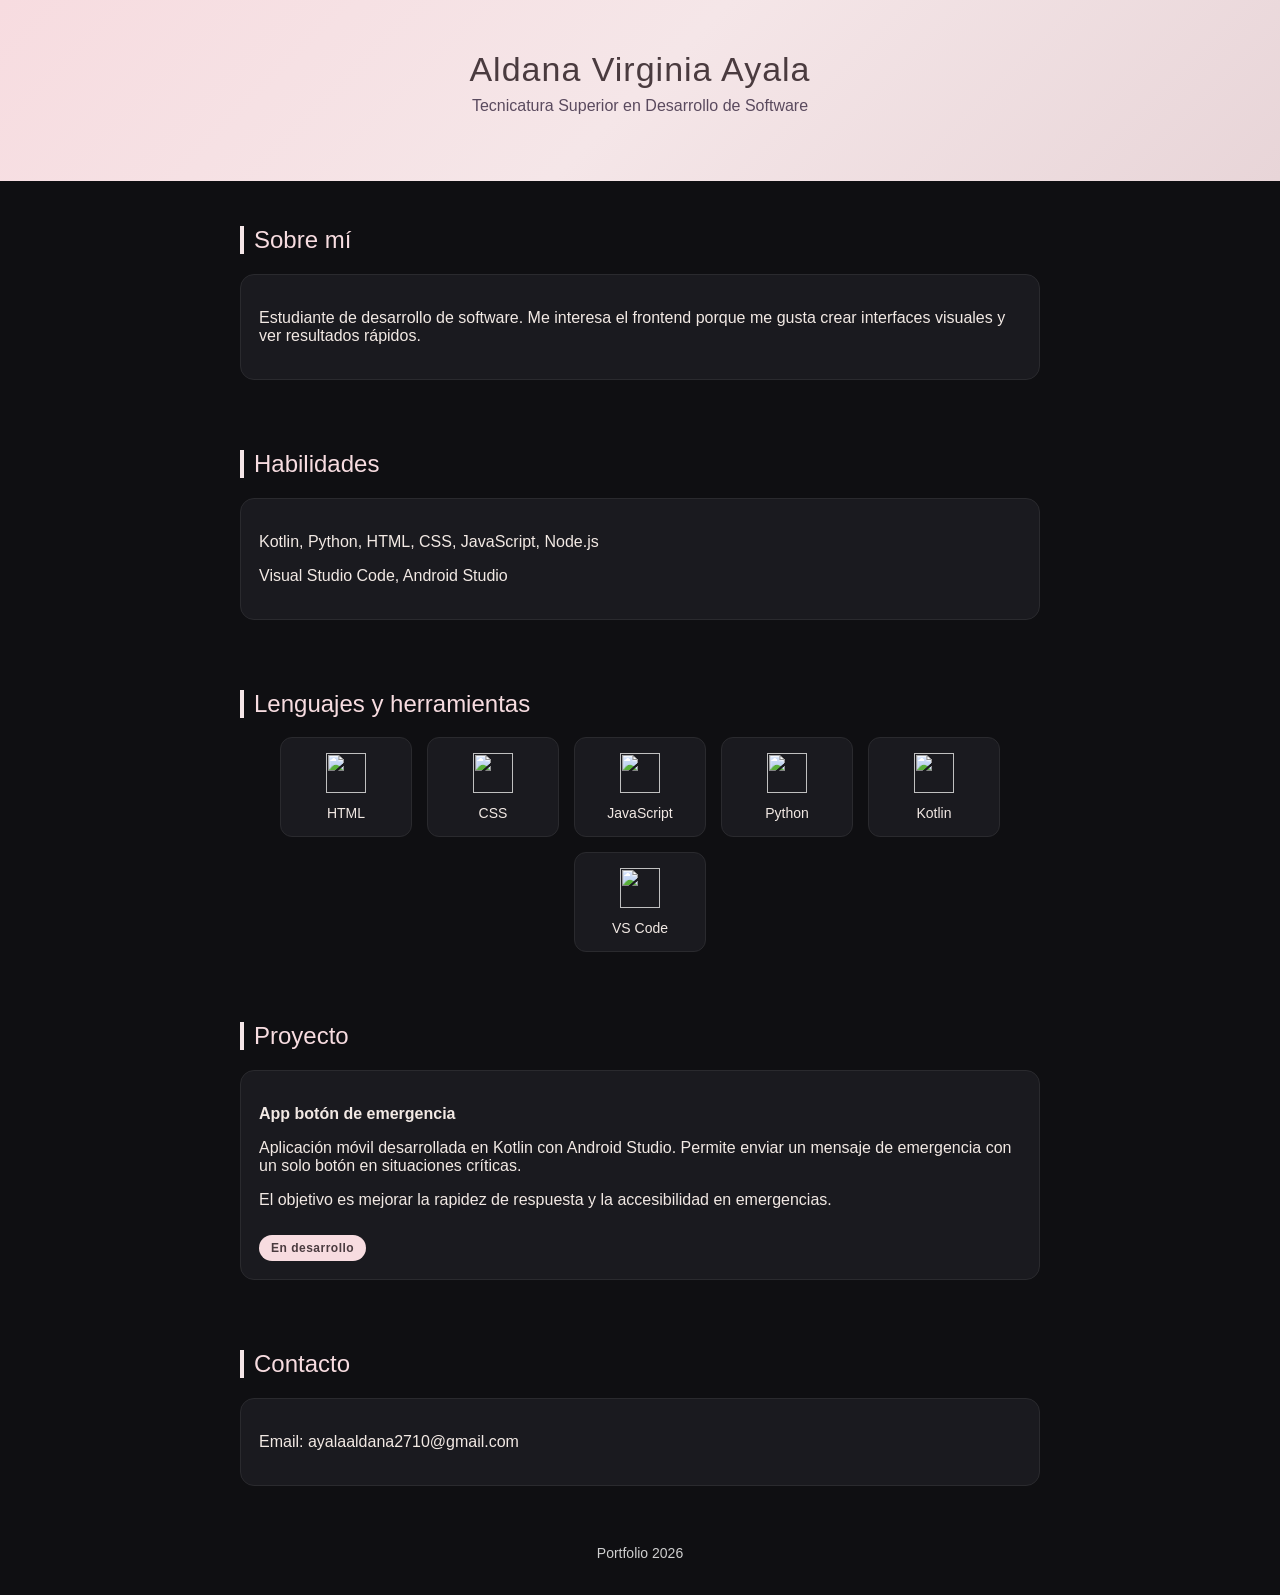
==== index.html @ c53acdb7 "Add files via upload" ====
<!DOCTYPE html>
<html lang="es">
<head>
  <meta charset="UTF-8">
  <title>Portfolio Aldana</title>
  <link rel="stylesheet" href="css/style.css">
</head>

<body>

<header>
  <h1>Aldana Virginia Ayala</h1>
  <p>Tecnicatura Superior en Desarrollo de Software</p>
</header>

<section>
  <h2>Sobre mí</h2>
  <div class="card">
    <p>Estudiante de desarrollo de software. Me interesa el frontend porque me gusta crear interfaces visuales y ver resultados rápidos.</p>
  </div>
</section>

<section>
  <h2>Habilidades</h2>
  <div class="card">
    <p>Kotlin, Python, HTML, CSS, JavaScript, Node.js</p>
    <p>Visual Studio Code, Android Studio</p>
  </div>
</section>

<section>
  <h2>Lenguajes y herramientas</h2>

  <div class="skills">

    <div class="skill">
      <img src="https://cdn.jsdelivr.net/gh/devicons/devicon/icons/html5/html5-original.svg" />
      <p>HTML</p>
    </div>

    <div class="skill">
      <img src="https://cdn.jsdelivr.net/gh/devicons/devicon/icons/css3/css3-original.svg" />
      <p>CSS</p>
    </div>

    <div class="skill">
      <img src="https://cdn.jsdelivr.net/gh/devicons/devicon/icons/javascript/javascript-original.svg" />
      <p>JavaScript</p>
    </div>

    <div class="skill">
      <img src="https://cdn.jsdelivr.net/gh/devicons/devicon/icons/python/python-original.svg" />
      <p>Python</p>
    </div>

    <div class="skill">
      <img src="https://cdn.jsdelivr.net/gh/devicons/devicon/icons/kotlin/kotlin-original.svg" />
      <p>Kotlin</p>
    </div>

    <div class="skill">
      <img src="https://cdn.jsdelivr.net/gh/devicons/devicon/icons/vscode/vscode-original.svg" />
      <p>VS Code</p>
    </div>

  </div>
</section>

<section>
  <h2>Proyecto</h2>

  <div class="card">

    <p><strong>App botón de emergencia</strong></p>

    <p>
      Aplicación móvil desarrollada en Kotlin con Android Studio.  
      Permite enviar un mensaje de emergencia con un solo botón en situaciones críticas.
    </p>

    <p>
      El objetivo es mejorar la rapidez de respuesta y la accesibilidad en emergencias.
    </p>

    <span class="status">En desarrollo</span>

  </div>
</section>

<section>
  <h2>Contacto</h2>
  <div class="card">
    <p>Email: ayalaaldana2710@gmail.com</p>
  </div>
</section>

<footer>
  <p>Portfolio 2026</p>
</footer>

</body>
</html>
---- css/style.css ----
body {
  margin: 0;
  font-family: Arial, sans-serif;
  color: #f2e9e4;

  background: #0f0f12;
}

header {
  text-align: center;
  padding: 50px 20px;

  background: linear-gradient(135deg, #f7dce0, #f5e6e8, #e8d5d8);
  color: #4a3b3f;
}

h1 {
  margin: 0;
  font-size: 34px;
  font-weight: 300;
  letter-spacing: 1px;
}

header p {
  margin-top: 8px;
  color: #5a4a5e;
}

section {
  max-width: 800px;
  margin: auto;
  padding: 25px;
}

h2 {
  color: #f7dce0;
  border-left: 4px solid #f5e6e8;
  padding-left: 10px;
  font-weight: 300;
}

.card {
  background: #1a1a1f;
  padding: 18px;
  border-radius: 14px;
  margin-top: 10px;
  border: 1px solid #2a2a2e;

  transition: transform 0.2s ease;
}

.card:hover {
  transform: translateY(-3px);
}

/* STATUS (RECUADRO EN DESARROLLO) */
.status {
  display: inline-block;
  margin-top: 10px;
  padding: 6px 12px;

  background: #f7dce0;
  color: #4a3b3f;

  border-radius: 20px;
  font-size: 12px;
  font-weight: bold;
  letter-spacing: 0.5px;
}

/* SKILLS */
.skills {
  display: flex;
  flex-wrap: wrap;
  gap: 15px;
  justify-content: center;
  margin-top: 15px;
}

.skill {
  background: #1a1a1f;
  padding: 15px;
  border-radius: 12px;
  width: 100px;
  text-align: center;

  border: 1px solid #2a2a2e;
}

.skill img {
  width: 40px;
  height: 40px;
}

.skill p {
  margin: 8px 0 0;
  font-size: 14px;
  color: #f2e9e4;
}

/* FOOTER */
footer {
  text-align: center;
  padding: 20px;
  font-size: 14px;
  color: #cfcfcf;
}

/* RESPONSIVE */
@media (max-width: 600px) {
  body {
    font-size: 14px;
  }

  header {
    padding: 30px 10px;
  }

  h1 {
    font-size: 26px;
  }

  section {
    padding: 15px;
  }

  .card {
    padding: 12px;
  }
}
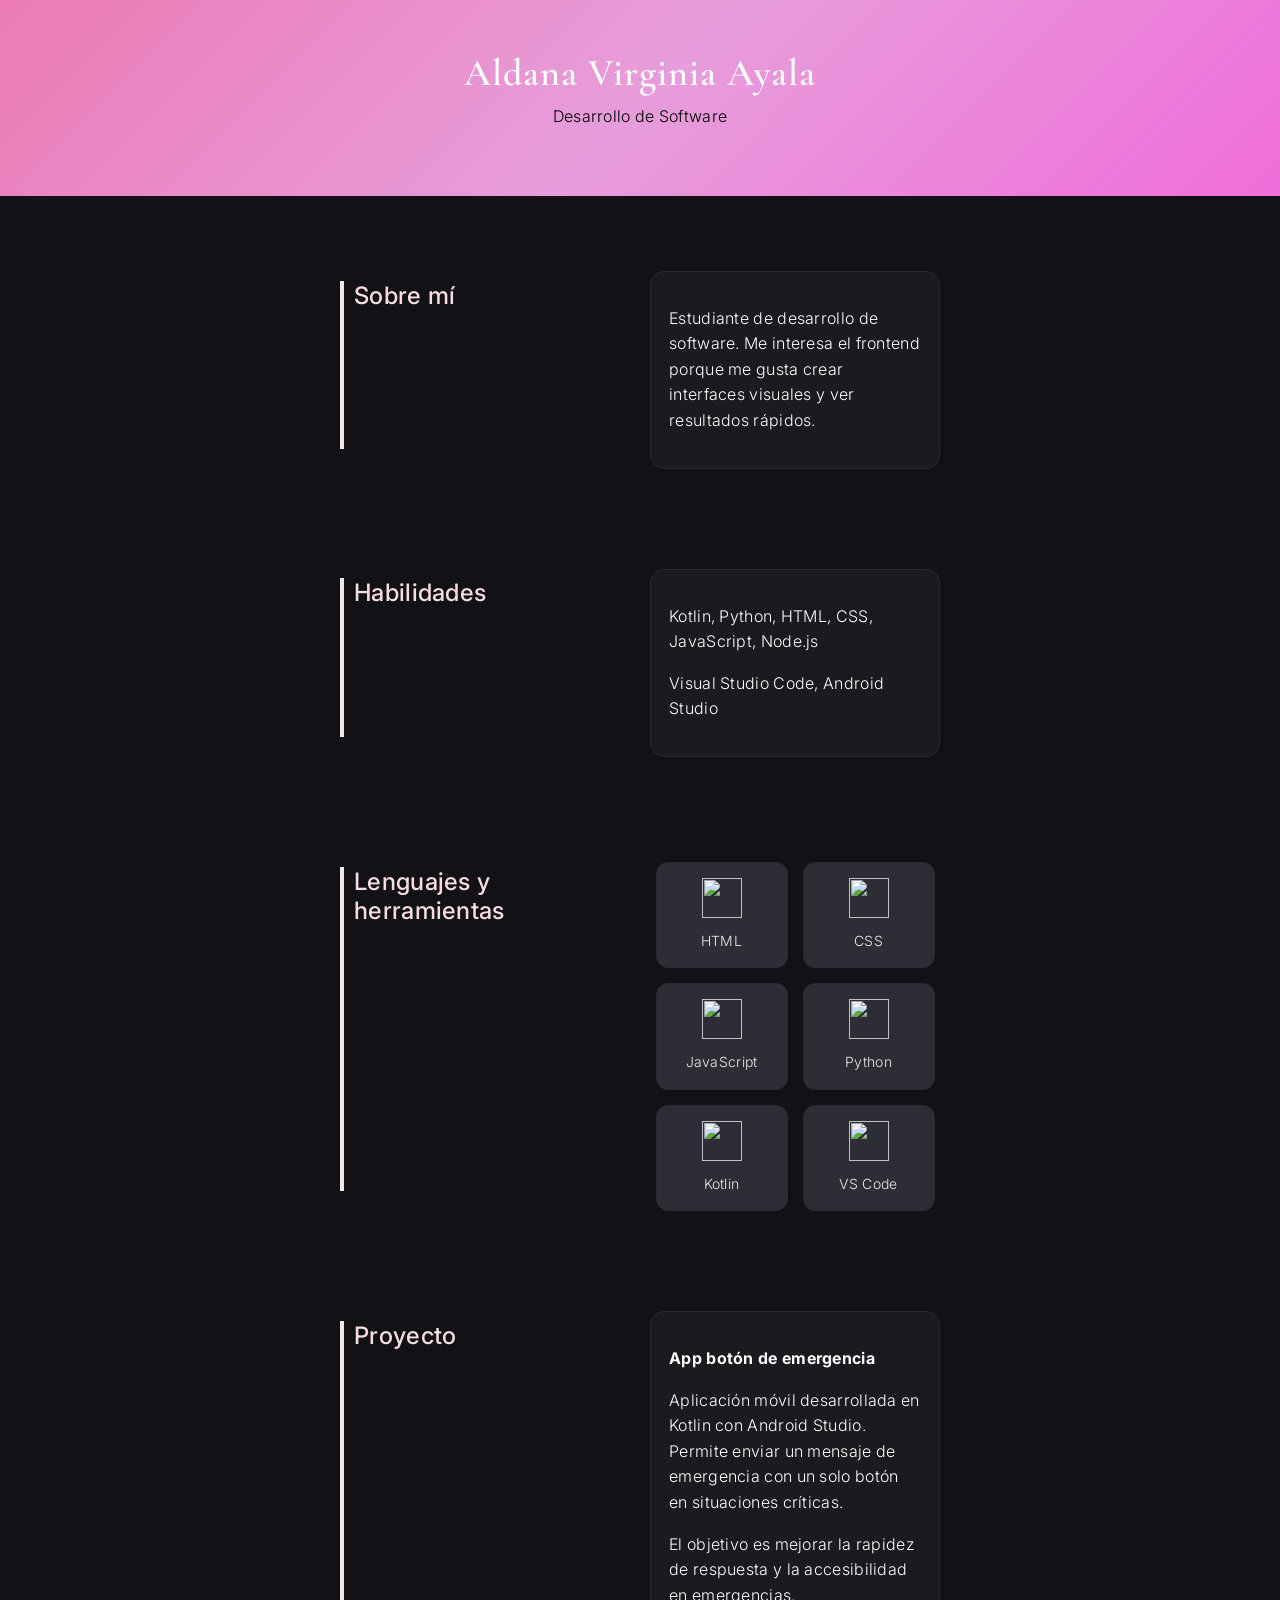
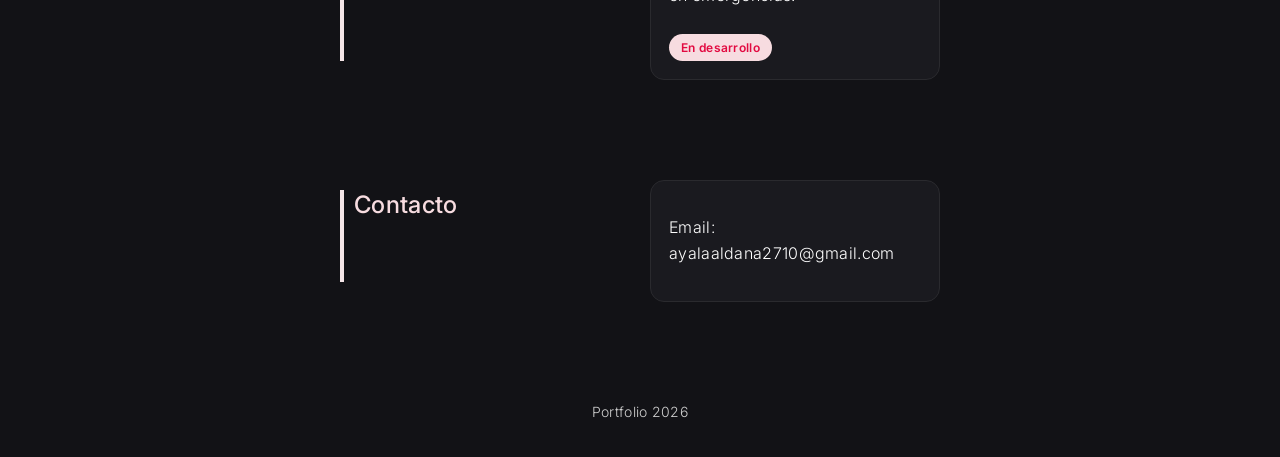
==== commit 61cbb805: "estoy segura" ====
--- a/index.html
+++ b/index.html
@@ -1,102 +1,110 @@
-<!DOCTYPE html>
-<html lang="es">
-<head>
-  <meta charset="UTF-8">
-  <title>Portfolio Aldana</title>
-  <link rel="stylesheet" href="css/style.css">
-</head>
-
-<body>
-
-<header>
-  <h1>Aldana Virginia Ayala</h1>
-  <p>Tecnicatura Superior en Desarrollo de Software</p>
-</header>
-
-<section>
-  <h2>Sobre mí</h2>
-  <div class="card">
-    <p>Estudiante de desarrollo de software. Me interesa el frontend porque me gusta crear interfaces visuales y ver resultados rápidos.</p>
-  </div>
-</section>
-
-<section>
-  <h2>Habilidades</h2>
-  <div class="card">
-    <p>Kotlin, Python, HTML, CSS, JavaScript, Node.js</p>
-    <p>Visual Studio Code, Android Studio</p>
-  </div>
-</section>
-
-<section>
-  <h2>Lenguajes y herramientas</h2>
-
-  <div class="skills">
-
-    <div class="skill">
-      <img src="https://cdn.jsdelivr.net/gh/devicons/devicon/icons/html5/html5-original.svg" />
-      <p>HTML</p>
-    </div>
-
-    <div class="skill">
-      <img src="https://cdn.jsdelivr.net/gh/devicons/devicon/icons/css3/css3-original.svg" />
-      <p>CSS</p>
-    </div>
-
-    <div class="skill">
-      <img src="https://cdn.jsdelivr.net/gh/devicons/devicon/icons/javascript/javascript-original.svg" />
-      <p>JavaScript</p>
-    </div>
-
-    <div class="skill">
-      <img src="https://cdn.jsdelivr.net/gh/devicons/devicon/icons/python/python-original.svg" />
-      <p>Python</p>
-    </div>
-
-    <div class="skill">
-      <img src="https://cdn.jsdelivr.net/gh/devicons/devicon/icons/kotlin/kotlin-original.svg" />
-      <p>Kotlin</p>
-    </div>
-
-    <div class="skill">
-      <img src="https://cdn.jsdelivr.net/gh/devicons/devicon/icons/vscode/vscode-original.svg" />
-      <p>VS Code</p>
-    </div>
-
-  </div>
-</section>
-
-<section>
-  <h2>Proyecto</h2>
-
-  <div class="card">
-
-    <p><strong>App botón de emergencia</strong></p>
-
-    <p>
-      Aplicación móvil desarrollada en Kotlin con Android Studio.  
-      Permite enviar un mensaje de emergencia con un solo botón en situaciones críticas.
-    </p>
-
-    <p>
-      El objetivo es mejorar la rapidez de respuesta y la accesibilidad en emergencias.
-    </p>
-
-    <span class="status">En desarrollo</span>
-
-  </div>
-</section>
-
-<section>
-  <h2>Contacto</h2>
-  <div class="card">
-    <p>Email: ayalaaldana2710@gmail.com</p>
-  </div>
-</section>
-
-<footer>
-  <p>Portfolio 2026</p>
-</footer>
-
-</body>
+<!DOCTYPE html>
+<html lang="es">
+<head>
+  <meta charset="UTF-8">
+  <title>Portfolio Aldana</title>
+
+  <!-- CSS -->
+  <link rel="stylesheet" href="css/style.css">
+
+  <!-- Fuente base -->
+  <link href="https://fonts.googleapis.com/css2?family=Inter:wght@300;400;500&display=swap" rel="stylesheet">
+
+  <!-- Fuente elegante SOLO para el nombre -->
+  <link href="https://fonts.googleapis.com/css2?family=Cormorant+Garamond:wght@600&display=swap" rel="stylesheet">
+</head>
+
+<body>
+
+<header>
+  <h1 class="nombre">Aldana Virginia Ayala</h1>
+  <p> Desarrollo de Software</p>
+</header>
+
+<section>
+  <h2>Sobre mí</h2>
+  <div class="card">
+    <p>
+      Estudiante de desarrollo de software. Me interesa el frontend porque me gusta crear interfaces visuales y ver resultados rápidos.
+    </p>
+  </div>
+</section>
+
+<section>
+  <h2>Habilidades</h2>
+  <div class="card">
+    <p>Kotlin, Python, HTML, CSS, JavaScript, Node.js</p>
+    <p>Visual Studio Code, Android Studio</p>
+  </div>
+</section>
+
+<section>
+  <h2>Lenguajes y herramientas</h2>
+
+  <div class="skills">
+
+    <div class="skill">
+      <img src="https://cdn.jsdelivr.net/gh/devicons/devicon/icons/html5/html5-original.svg">
+      <p>HTML</p>
+    </div>
+
+    <div class="skill">
+      <img src="https://cdn.jsdelivr.net/gh/devicons/devicon/icons/css3/css3-original.svg">
+      <p>CSS</p>
+    </div>
+
+    <div class="skill">
+      <img src="https://cdn.jsdelivr.net/gh/devicons/devicon/icons/javascript/javascript-original.svg">
+      <p>JavaScript</p>
+    </div>
+
+    <div class="skill">
+      <img src="https://cdn.jsdelivr.net/gh/devicons/devicon/icons/python/python-original.svg">
+      <p>Python</p>
+    </div>
+
+    <div class="skill">
+      <img src="https://cdn.jsdelivr.net/gh/devicons/devicon/icons/kotlin/kotlin-original.svg">
+      <p>Kotlin</p>
+    </div>
+
+    <div class="skill">
+      <img src="https://cdn.jsdelivr.net/gh/devicons/devicon/icons/vscode/vscode-original.svg">
+      <p>VS Code</p>
+    </div>
+
+  </div>
+</section>
+
+<section>
+  <h2>Proyecto</h2>
+
+  <div class="card">
+    <p><strong>App botón de emergencia</strong></p>
+
+    <p>
+      Aplicación móvil desarrollada en Kotlin con Android Studio.  
+      Permite enviar un mensaje de emergencia con un solo botón en situaciones críticas.
+    </p>
+
+    <p>
+      El objetivo es mejorar la rapidez de respuesta y la accesibilidad en emergencias.
+    </p>
+
+    <span class="status">En desarrollo</span>
+  </div>
+</section>
+
+<section>
+  <h2>Contacto</h2>
+  <div class="card">
+    <p>Email: ayalaaldana2710@gmail.com</p>
+  </div>
+</section>
+
+<footer>
+  <p>Portfolio 2026</p>
+</footer>
+
+</body>
 </html>
--- a/css/style.css
+++ b/css/style.css
@@ -1,130 +1,141 @@
-body {
-  margin: 0;
-  font-family: Arial, sans-serif;
-  color: #f2e9e4;
-
-  background: #0f0f12;
-}
-
-header {
-  text-align: center;
-  padding: 50px 20px;
-
-  background: linear-gradient(135deg, #f7dce0, #f5e6e8, #e8d5d8);
-  color: #4a3b3f;
-}
-
-h1 {
-  margin: 0;
-  font-size: 34px;
-  font-weight: 300;
-  letter-spacing: 1px;
-}
-
-header p {
-  margin-top: 8px;
-  color: #5a4a5e;
-}
-
-section {
-  max-width: 800px;
-  margin: auto;
-  padding: 25px;
-}
-
-h2 {
-  color: #f7dce0;
-  border-left: 4px solid #f5e6e8;
-  padding-left: 10px;
-  font-weight: 300;
-}
-
-.card {
-  background: #1a1a1f;
-  padding: 18px;
-  border-radius: 14px;
-  margin-top: 10px;
-  border: 1px solid #2a2a2e;
-
-  transition: transform 0.2s ease;
-}
-
-.card:hover {
-  transform: translateY(-3px);
-}
-
-/* STATUS (RECUADRO EN DESARROLLO) */
-.status {
-  display: inline-block;
-  margin-top: 10px;
-  padding: 6px 12px;
-
-  background: #f7dce0;
-  color: #4a3b3f;
-
-  border-radius: 20px;
-  font-size: 12px;
-  font-weight: bold;
-  letter-spacing: 0.5px;
-}
-
-/* SKILLS */
-.skills {
-  display: flex;
-  flex-wrap: wrap;
-  gap: 15px;
-  justify-content: center;
-  margin-top: 15px;
-}
-
-.skill {
-  background: #1a1a1f;
-  padding: 15px;
-  border-radius: 12px;
-  width: 100px;
-  text-align: center;
-
-  border: 1px solid #2a2a2e;
-}
-
-.skill img {
-  width: 40px;
-  height: 40px;
-}
-
-.skill p {
-  margin: 8px 0 0;
-  font-size: 14px;
-  color: #f2e9e4;
-}
-
-/* FOOTER */
-footer {
-  text-align: center;
-  padding: 20px;
-  font-size: 14px;
-  color: #cfcfcf;
-}
-
-/* RESPONSIVE */
-@media (max-width: 600px) {
-  body {
-    font-size: 14px;
-  }
-
-  header {
-    padding: 30px 10px;
-  }
-
-  h1 {
-    font-size: 26px;
-  }
-
-  section {
-    padding: 15px;
-  }
-
-  .card {
-    padding: 12px;
-  }
+
+body {
+  margin: 0;
+  font-family: 'Inter', sans-serif;
+  background: #121216;
+  color: #ffffff;
+  letter-spacing: 0.3px;
+}
+
+
+.nombre {
+  font-family: 'Cormorant Garamond', serif;
+  font-weight: 600;
+  letter-spacing: 1px;
+}
+
+
+header {
+  text-align: center;
+  padding: 50px 20px;
+  background: linear-gradient(135deg, #ec7bb3, #e79ddb, #f06eda);
+}
+
+h1 {
+  margin: 0;
+  font-size: 38px;
+}
+
+header p {
+  margin-top: 8px;
+  color: #000000;
+  font-weight: 300;
+}
+
+/* SECCIONES */
+section {
+   max-width: 600px;
+  margin: 40px auto;
+  padding: 25px;
+
+  display: grid;
+  grid-template-columns: 1fr 1fr; /* 2 columnas */
+  gap: 20px;
+}
+
+h2 {
+  color: #f7dce0;
+  border-left: 4px solid #f5e6e8;
+  padding-left: 10px;
+  font-weight: 500;
+}
+
+/* TARJETAS */
+.card {
+  background: #1a1a1f;
+  padding: 18px;
+  border-radius: 14px;
+  margin-top: 10px;
+  border: 1px solid #2a2a2e;
+  transition: all 0.25s ease;
+}
+
+.card:hover {
+  transform: translateY(-5px);
+  box-shadow: 0 10px 25px rgba(236, 123, 179, 0.2);
+}
+
+/* TEXTO */
+p {
+  font-weight: 300;
+  line-height: 1.6;
+}
+
+/* STATUS */
+.status {
+  display: inline-block;
+  margin-top: 10px;
+  padding: 6px 12px;
+  background: #f7dce0;
+  color: #e20a40;
+  border-radius: 20px;
+  font-size: 12px;
+  font-weight: 600;
+}
+
+/* SKILLS */
+.skills {
+  display: flex;
+  flex-wrap: wrap;
+  gap: 15px;
+  justify-content: center;
+  margin-top: 15px;
+}
+
+.skill {
+  background: #2d2d35;
+  padding: 15px;
+  border-radius: 12px;
+  width: 100px;
+  text-align: center;
+  border: 1px solid #2a2a2e;
+  transition: 0.25s;
+}
+
+.skill:hover {
+  transform: scale(1.05);
+}
+
+.skill img {
+  width: 40px;
+  height: 40px;
+}
+
+.skill p {
+  margin: 8px 0 0;
+  font-size: 14px;
+  color: #f2e9e4;
+}
+
+/* FOOTER */
+footer {
+  text-align: center;
+  padding: 20px;
+  font-size: 14px;
+  color: #cfcfcf;
+}
+
+/* RESPONSIVE */
+@media (max-width: 600px) {
+  body {
+    font-size: 14px;
+  }
+
+  h1 {
+    font-size: 28px;
+  }
+
+  section {
+    padding: 15px;
+  }
 }
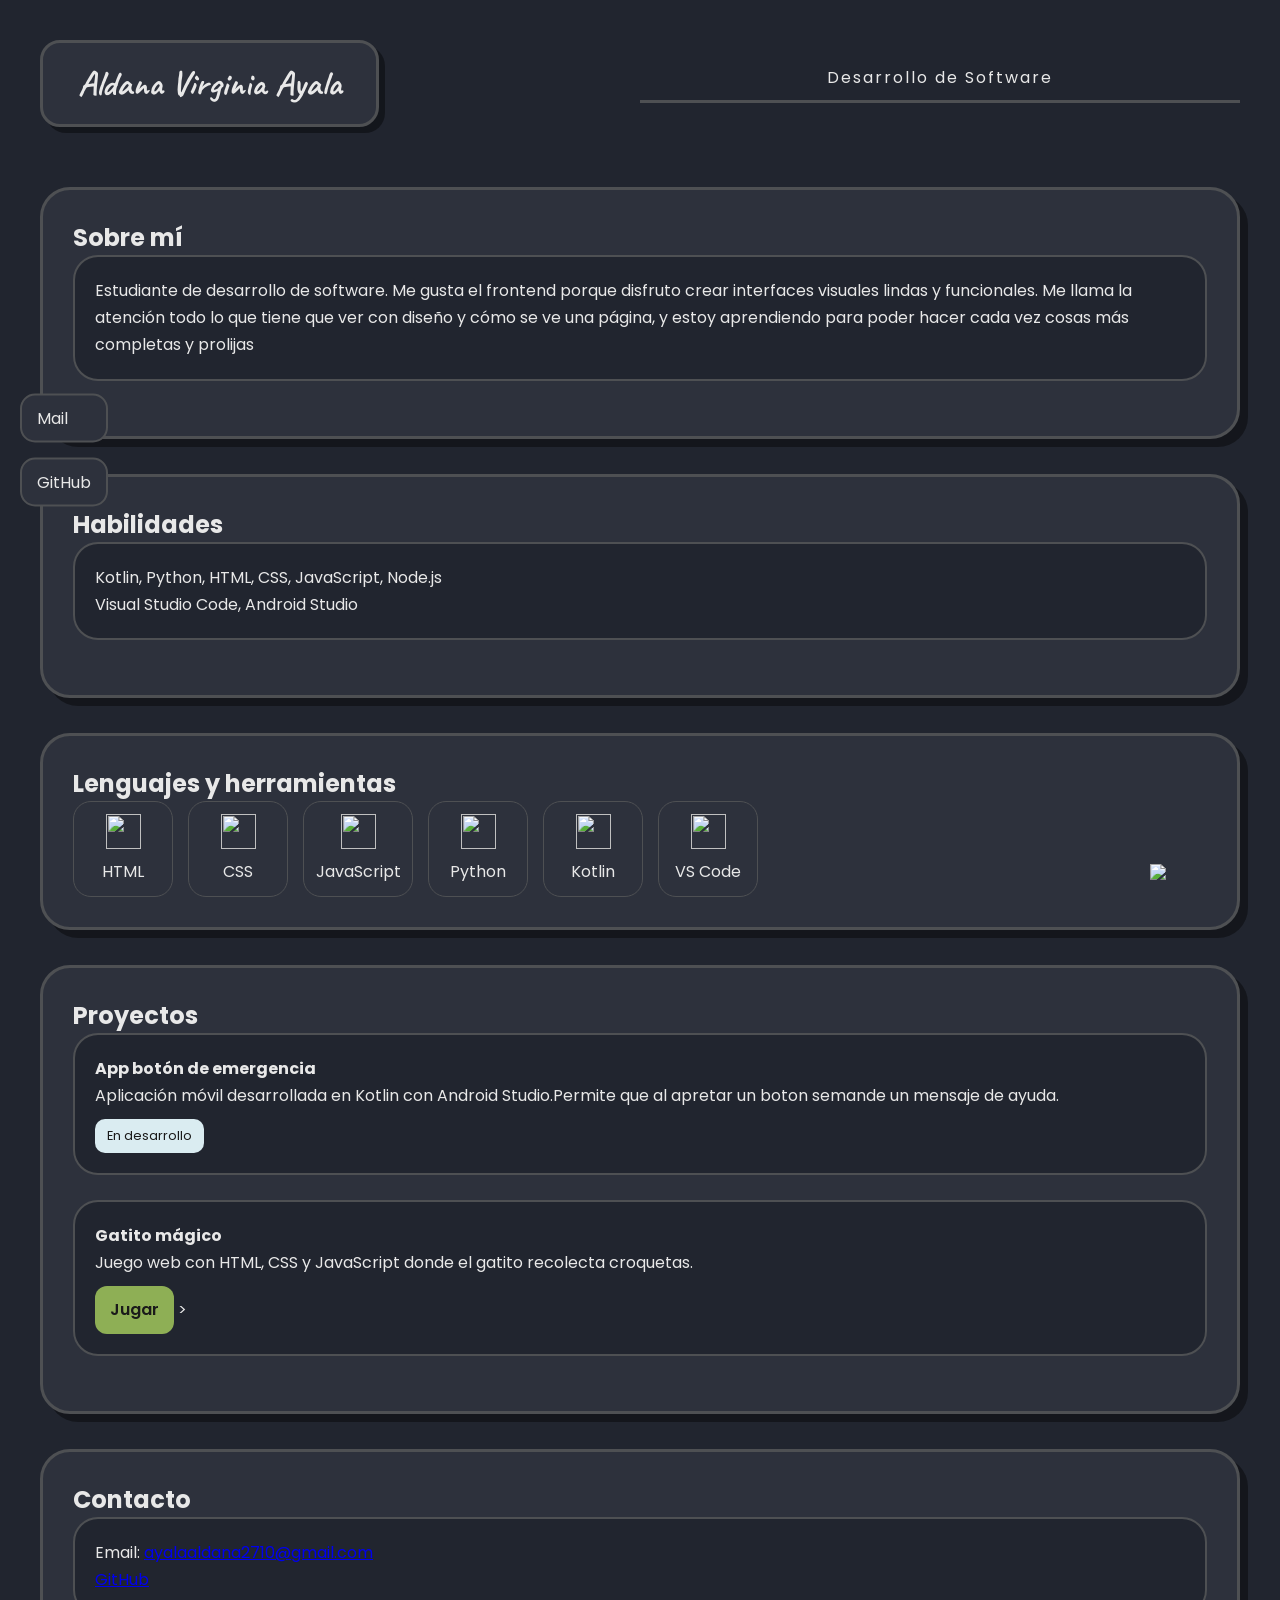
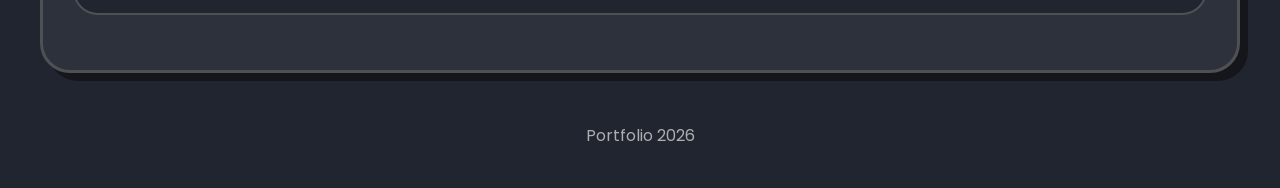
==== commit 871f19b3: "segundo cambioo" ====
--- a/index.html
+++ b/index.html
@@ -1,110 +1,123 @@
 <!DOCTYPE html>
 <html lang="es">
+
 <head>
   <meta charset="UTF-8">
   <title>Portfolio Aldana</title>
 
-  <!-- CSS -->
   <link rel="stylesheet" href="css/style.css">
 
-  <!-- Fuente base -->
   <link href="https://fonts.googleapis.com/css2?family=Inter:wght@300;400;500&display=swap" rel="stylesheet">
-
-  <!-- Fuente elegante SOLO para el nombre -->
   <link href="https://fonts.googleapis.com/css2?family=Cormorant+Garamond:wght@600&display=swap" rel="stylesheet">
 </head>
 
 <body>
 
-<header>
-  <h1 class="nombre">Aldana Virginia Ayala</h1>
-  <p> Desarrollo de Software</p>
-</header>
+  <!-- REDES -->
+  <div class="socials">
+    <a href="mailto:ayalaaldana2710@gmail.com">Mail</a>
 
-<section>
-  <h2>Sobre mí</h2>
-  <div class="card">
-    <p>
-      Estudiante de desarrollo de software. Me interesa el frontend porque me gusta crear interfaces visuales y ver resultados rápidos.
-    </p>
+    <a href="https://github.com/aldanaayala" target="_blank">
+      GitHub
+    </a>
   </div>
-</section>
 
-<section>
-  <h2>Habilidades</h2>
-  <div class="card">
-    <p>Kotlin, Python, HTML, CSS, JavaScript, Node.js</p>
-    <p>Visual Studio Code, Android Studio</p>
-  </div>
-</section>
+  <!-- GATITO -->
+<!-- GATITO -->
+<a href="https://www.instagram.com/_aalldiii_" target="_blank">
+  <img src="img/gatito.jpg" class="cat">
+</a>
 
-<section>
-  <h2>Lenguajes y herramientas</h2>
+  <header>
+    <h1 class="logo">Aldana Virginia Ayala</h1>
+    <p class="career">Desarrollo de Software</p>
+  </header>
 
-  <div class="skills">
+  <section class="about">
+    <h2>Sobre mí</h2>
+    <div class="card">
+      <p>Estudiante de desarrollo de software. Me gusta el frontend porque disfruto crear interfaces visuales lindas y funcionales. Me llama la atención todo lo que tiene que ver con diseño y cómo se ve una página, y estoy aprendiendo para poder hacer cada vez cosas más completas y prolijas</p>
+    </div>
+  </section>
 
-    <div class="skill">
-      <img src="https://cdn.jsdelivr.net/gh/devicons/devicon/icons/html5/html5-original.svg">
-      <p>HTML</p>
+  <section>
+    <h2>Habilidades</h2>
+    <div class="card">
+      <p>Kotlin, Python, HTML, CSS, JavaScript, Node.js</p>
+      <p>Visual Studio Code, Android Studio</p>
+    </div>
+  </section>
+
+  <section>
+    <h2>Lenguajes y herramientas</h2>
+
+    <div class="skills">
+
+      <div class="skill">
+        <img src="https://cdn.jsdelivr.net/gh/devicons/devicon/icons/html5/html5-original.svg">
+        <p>HTML</p>
+      </div>
+
+      <div class="skill">
+        <img src="https://cdn.jsdelivr.net/gh/devicons/devicon/icons/css3/css3-original.svg">
+        <p>CSS</p>
+      </div>
+
+      <div class="skill">
+        <img src="https://cdn.jsdelivr.net/gh/devicons/devicon/icons/javascript/javascript-original.svg">
+        <p>JavaScript</p>
+      </div>
+
+      <div class="skill">
+        <img src="https://cdn.jsdelivr.net/gh/devicons/devicon/icons/python/python-original.svg">
+        <p>Python</p>
+      </div>
+
+      <div class="skill">
+        <img src="https://cdn.jsdelivr.net/gh/devicons/devicon/icons/kotlin/kotlin-original.svg">
+        <p>Kotlin</p>
+      </div>
+
+      <div class="skill">
+        <img src="https://cdn.jsdelivr.net/gh/devicons/devicon/icons/vscode/vscode-original.svg">
+        <p>VS Code</p>
+      </div>
+
+    </div>
+  </section>
+
+  <section>
+    <h2>Proyectos</h2>
+
+    <div class="card">
+      <p><strong>App botón de emergencia</strong></p>
+      <p>Aplicación móvil desarrollada en Kotlin con Android Studio.Permite que al apretar un boton semande un mensaje de ayuda.</p>
+      <span class="dev-tag">En desarrollo</span>
     </div>
 
-    <div class="skill">
-      <img src="https://cdn.jsdelivr.net/gh/devicons/devicon/icons/css3/css3-original.svg">
-      <p>CSS</p>
+    <div class="card">
+      <p><strong>Gatito mágico</strong></p>
+      <p>Juego web con HTML, CSS y JavaScript donde el gatito recolecta croquetas.</p>
+
+      <a href="proyectos/gatito.html" target="_blank" class="btn-play">
+        Jugar
+      </a>
+
+      >
     </div>
+  </section>
 
-    <div class="skill">
-      <img src="https://cdn.jsdelivr.net/gh/devicons/devicon/icons/javascript/javascript-original.svg">
-      <p>JavaScript</p>
+  <section class="contact">
+    <h2>Contacto</h2>
+    <div class="card">
+      <p>Email: <a href="mailto:ayalaaldana2710@gmail.com">ayalaaldana2710@gmail.com</a></p>
+      <p><a href="https://github.com/aldanaayala" target="_blank">GitHub</a></p>
     </div>
+  </section>
 
-    <div class="skill">
-      <img src="https://cdn.jsdelivr.net/gh/devicons/devicon/icons/python/python-original.svg">
-      <p>Python</p>
-    </div>
-
-    <div class="skill">
-      <img src="https://cdn.jsdelivr.net/gh/devicons/devicon/icons/kotlin/kotlin-original.svg">
-      <p>Kotlin</p>
-    </div>
-
-    <div class="skill">
-      <img src="https://cdn.jsdelivr.net/gh/devicons/devicon/icons/vscode/vscode-original.svg">
-      <p>VS Code</p>
-    </div>
-
-  </div>
-</section>
-
-<section>
-  <h2>Proyecto</h2>
-
-  <div class="card">
-    <p><strong>App botón de emergencia</strong></p>
-
-    <p>
-      Aplicación móvil desarrollada en Kotlin con Android Studio.  
-      Permite enviar un mensaje de emergencia con un solo botón en situaciones críticas.
-    </p>
-
-    <p>
-      El objetivo es mejorar la rapidez de respuesta y la accesibilidad en emergencias.
-    </p>
-
-    <span class="status">En desarrollo</span>
-  </div>
-</section>
-
-<section>
-  <h2>Contacto</h2>
-  <div class="card">
-    <p>Email: ayalaaldana2710@gmail.com</p>
-  </div>
-</section>
-
-<footer>
-  <p>Portfolio 2026</p>
-</footer>
+  <footer>
+    <p>Portfolio 2026</p>
+  </footer>
 
 </body>
 </html>
--- a/css/style.css
+++ b/css/style.css
@@ -1,86 +1,109 @@
+@import url('https://fonts.googleapis.com/css2?family=Caveat:wght@400;600&family=Poppins:wght@300;400;500;600&display=swap');
+
+:root {
+  --bg: #21252f;
+  --card-bg: #2d313c;
+  --text: #e8e8e8;
+
+  --cherry: #daecf1;
+  --apple: #8eaf55;
+  --moss: #2d4729;
+  --gunmetal: #4e5053;
+}
+
+* {
+  margin: 0;
+  padding: 0;
+  box-sizing: border-box;
+}
 
 body {
-  margin: 0;
-  font-family: 'Inter', sans-serif;
-  background: #121216;
-  color: #ffffff;
-  letter-spacing: 0.3px;
+  background: var(--bg);
+  font-family: 'Poppins', sans-serif;
+  color: var(--text);
+  min-height: 100vh;
+  padding: 40px;
 }
 
-
-.nombre {
-  font-family: 'Cormorant Garamond', serif;
-  font-weight: 600;
-  letter-spacing: 1px;
+/* HEADER */
+header {
+  display: flex;
+  justify-content: space-between;
+  align-items: center;
+  margin-bottom: 60px;
 }
 
-
-header {
-  text-align: center;
-  padding: 50px 20px;
-  background: linear-gradient(135deg, #ec7bb3, #e79ddb, #f06eda);
+.logo {
+  position: sticky;
+  top: 20px;
+  border: 3px solid var(--gunmetal);
+  padding: 18px 35px;
+  border-radius: 20px;
+  background-color: var(--card-bg);
+  font-family: 'Caveat', cursive;
+  font-size: 2.2rem;
+  box-shadow: 6px 6px 0px rgba(0,0,0,0.4);
 }
 
-h1 {
-  margin: 0;
-  font-size: 38px;
+.career {
+  letter-spacing: 2px;
+  border-bottom: 3px solid var(--gunmetal);
+  padding-bottom: 10px;
+  width: 50%;
+  text-align: center;
 }
 
-header p {
-  margin-top: 8px;
-  color: #000000;
-  font-weight: 300;
+/* SECTIONS */
+section {
+  background-color: var(--card-bg);
+  border: 3px solid var(--gunmetal);
+  border-radius: 30px;
+  padding: 30px;
+  margin-bottom: 35px;
+  box-shadow: 8px 8px 0px rgba(0,0,0,0.4);
+  transition: 0.3s ease;
 }
 
-/* SECCIONES */
-section {
-   max-width: 600px;
-  margin: 40px auto;
-  padding: 25px;
-
-  display: grid;
-  grid-template-columns: 1fr 1fr; /* 2 columnas */
-  gap: 20px;
+section:hover {
+  transform: translateY(-5px);
 }
 
-h2 {
-  color: #f7dce0;
-  border-left: 4px solid #f5e6e8;
-  padding-left: 10px;
-  font-weight: 500;
-}
-
-/* TARJETAS */
+/* CARDS */
 .card {
-  background: #1a1a1f;
-  padding: 18px;
-  border-radius: 14px;
-  margin-top: 10px;
-  border: 1px solid #2a2a2e;
-  transition: all 0.25s ease;
+  background-color: var(--bg);
+  border: 2px solid var(--gunmetal);
+  border-radius: 25px;
+  padding: 20px;
+  margin-bottom: 25px;
+  line-height: 1.7;
+  transition: 0.3s ease;
 }
 
 .card:hover {
-  transform: translateY(-5px);
-  box-shadow: 0 10px 25px rgba(236, 123, 179, 0.2);
+  border-color: var(--apple);
 }
 
-/* TEXTO */
-p {
-  font-weight: 300;
-  line-height: 1.6;
+/* BOTÓN JUGAR */
+.btn-play {
+  display: inline-block;
+  margin-top: 10px;
+  padding: 10px 15px;
+  border-radius: 12px;
+  background-color: var(--apple);
+  color: #1a1a1a;
+  text-decoration: none;
+  font-weight: 600;
 }
 
-/* STATUS */
-.status {
+/* TAG */
+.dev-tag {
   display: inline-block;
   margin-top: 10px;
+  background-color: var(--cherry);
+  color: #1a1a1a;
   padding: 6px 12px;
-  background: #f7dce0;
-  color: #e20a40;
-  border-radius: 20px;
-  font-size: 12px;
-  font-weight: 600;
+  border-radius: 10px;
+  font-size: 0.8rem;
 }
 
 /* SKILLS */
@@ -88,54 +111,57 @@
   display: flex;
   flex-wrap: wrap;
   gap: 15px;
-  justify-content: center;
-  margin-top: 15px;
 }
 
 .skill {
-  background: #2d2d35;
-  padding: 15px;
-  border-radius: 12px;
-  width: 100px;
-  text-align: center;
-  border: 1px solid #2a2a2e;
-  transition: 0.25s;
-}
-
-.skill:hover {
-  transform: scale(1.05);
+  background-color: var(--card-bg);
+  border: 1px solid var(--gunmetal);
+  padding: 12px;
+  border-radius: 18px;
+  min-width: 100px;
+  max-width: 110px;
+  display: flex;
+  flex-direction: column;
+  align-items: center;
+  gap: 10px;
 }
 
 .skill img {
-  width: 40px;
-  height: 40px;
+  width: 35px;
+  height: 35px;
 }
 
-.skill p {
-  margin: 8px 0 0;
-  font-size: 14px;
-  color: #f2e9e4;
+/* REDES */
+.socials {
+  position: fixed;
+  left: 20px;
+  top: 50%;
+  transform: translateY(-50%);
+  display: flex;
+  flex-direction: column;
+  gap: 15px;
+}
+
+.socials a {
+  text-decoration: none;
+  background-color: var(--card-bg);
+  border: 2px solid var(--gunmetal);
+  padding: 10px 15px;
+  border-radius: 15px;
+  color: var(--text);
+}
+
+/* GATITO */
+.cat {
+  position: fixed;
+  bottom: 20px;
+  right: 20px;
+  width: 110px;
 }
 
 /* FOOTER */
 footer {
   text-align: center;
-  padding: 20px;
-  font-size: 14px;
-  color: #cfcfcf;
-}
-
-/* RESPONSIVE */
-@media (max-width: 600px) {
-  body {
-    font-size: 14px;
-  }
-
-  h1 {
-    font-size: 28px;
-  }
-
-  section {
-    padding: 15px;
-  }
+  margin-top: 50px;
+  opacity: 0.7;
 }
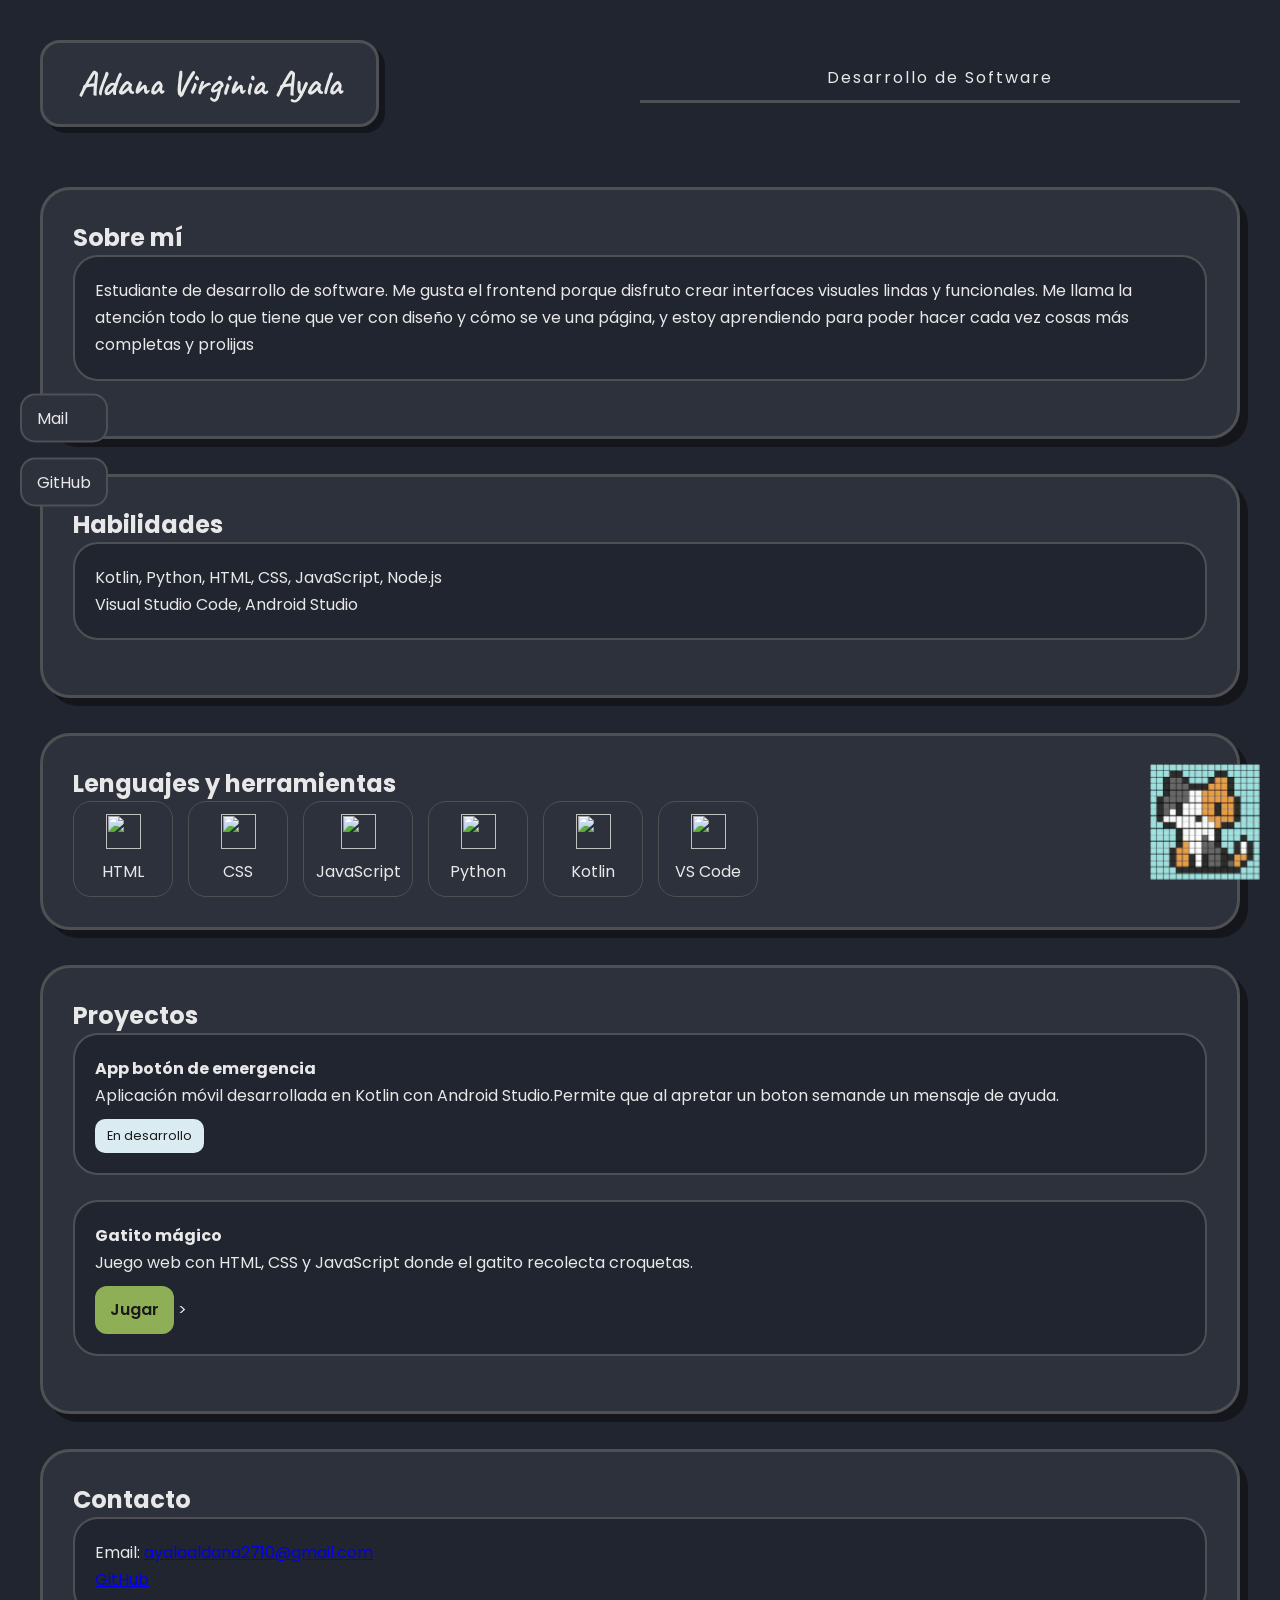
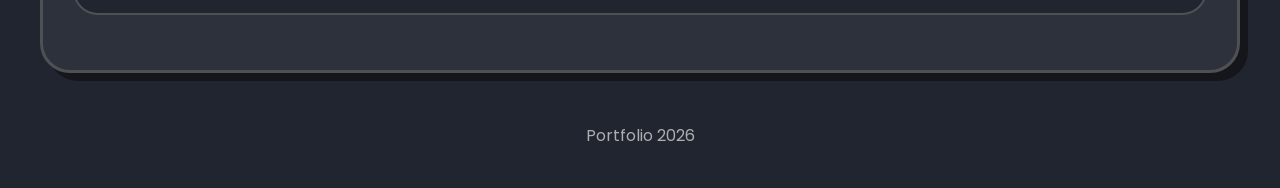
==== commit 431c541f: "cambios" ====
--- a/index.html
+++ b/index.html
@@ -99,7 +99,7 @@
       <p><strong>Gatito mágico</strong></p>
       <p>Juego web con HTML, CSS y JavaScript donde el gatito recolecta croquetas.</p>
 
-      <a href="proyectos/gatito.html" target="_blank" class="btn-play">
+      <a href="./proyectos/gatito.html" target="_blank" class="btn-play">
         Jugar
       </a>
 
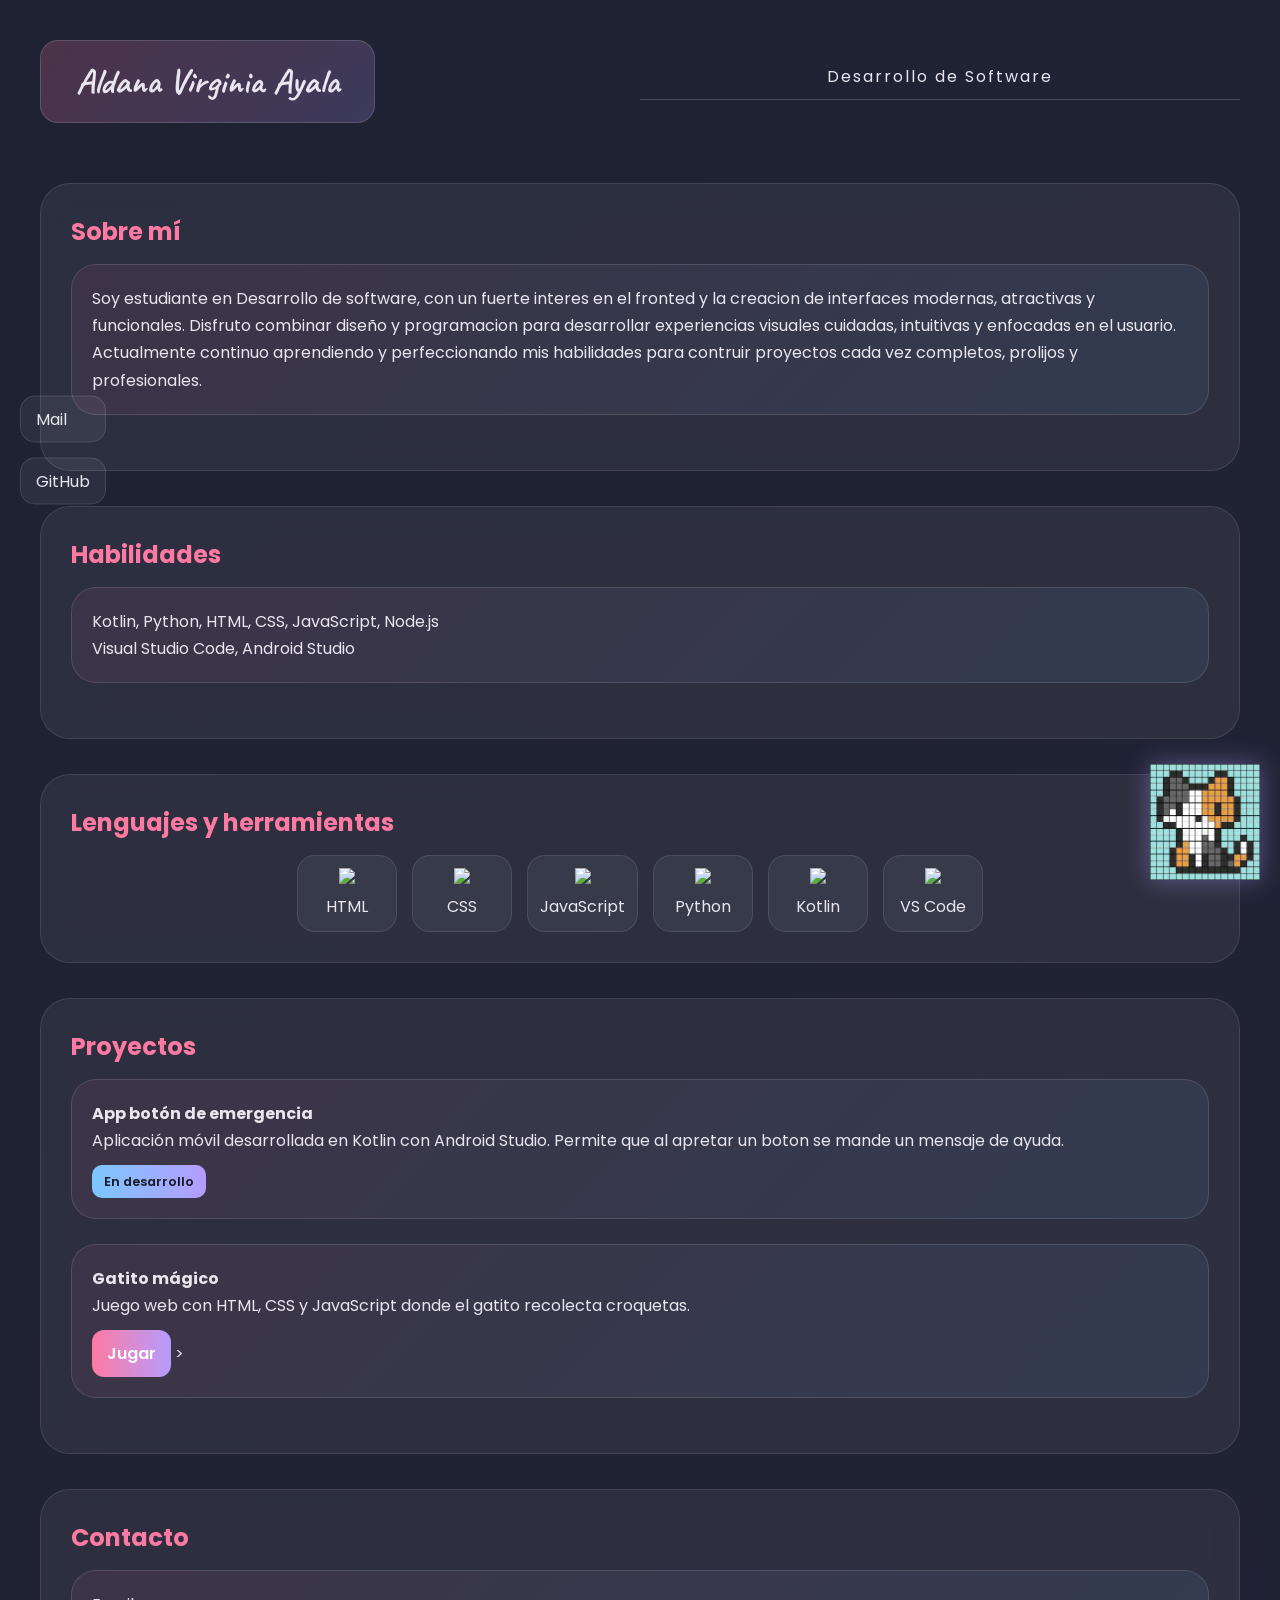
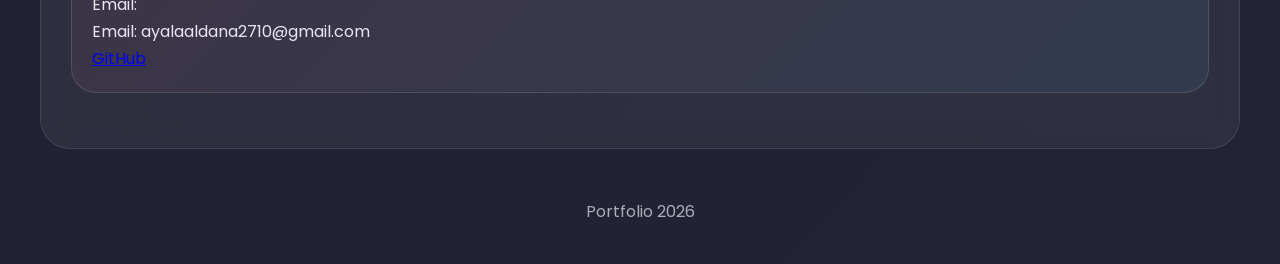
==== commit 7037dff7: "cambios" ====
--- a/index.html
+++ b/index.html
@@ -36,7 +36,7 @@
   <section class="about">
     <h2>Sobre mí</h2>
     <div class="card">
-      <p>Estudiante de desarrollo de software. Me gusta el frontend porque disfruto crear interfaces visuales lindas y funcionales. Me llama la atención todo lo que tiene que ver con diseño y cómo se ve una página, y estoy aprendiendo para poder hacer cada vez cosas más completas y prolijas</p>
+      <p>Soy estudiante en Desarrollo de software, con un fuerte interes en el fronted y la creacion de interfaces modernas, atractivas y funcionales. Disfruto combinar diseño y programacion para desarrollar experiencias visuales cuidadas, intuitivas y enfocadas en el usuario. Actualmente continuo aprendiendo y perfeccionando mis habilidades para contruir proyectos cada vez completos, prolijos y profesionales.</p>
     </div>
   </section>
 
@@ -91,7 +91,7 @@
 
     <div class="card">
       <p><strong>App botón de emergencia</strong></p>
-      <p>Aplicación móvil desarrollada en Kotlin con Android Studio.Permite que al apretar un boton semande un mensaje de ayuda.</p>
+      <p>Aplicación móvil desarrollada en Kotlin con Android Studio. Permite que al apretar un boton se mande un mensaje de ayuda.</p>
       <span class="dev-tag">En desarrollo</span>
     </div>
 
@@ -110,7 +110,7 @@
   <section class="contact">
     <h2>Contacto</h2>
     <div class="card">
-      <p>Email: <a href="mailto:ayalaaldana2710@gmail.com">ayalaaldana2710@gmail.com</a></p>
+      <p>Email:<p class="email">Email: ayalaaldana2710@gmail.com</p> 
       <p><a href="https://github.com/aldanaayala" target="_blank">GitHub</a></p>
     </div>
   </section>
--- a/css/style.css
+++ b/css/style.css
@@ -1,14 +1,17 @@
 @import url('https://fonts.googleapis.com/css2?family=Caveat:wght@400;600&family=Poppins:wght@300;400;500;600&display=swap');
 
 :root {
-  --bg: #21252f;
-  --card-bg: #2d313c;
-  --text: #e8e8e8;
-
-  --cherry: #daecf1;
-  --apple: #8eaf55;
-  --moss: #2d4729;
-  --gunmetal: #4e5053;
+  --bg1: #1a1b26;
+  --bg2: #232538;
+  --bg3: #1f2233;
+
+  --text: #e9e6f0;
+
+  --pink: #ff7aa2;
+  --lilac: #b59cff;
+  --blue: #7cc7ff;
+
+  --glass: rgba(255,255,255,0.06);
 }
 
 * {
@@ -18,11 +21,21 @@
 }
 
 body {
-  background: var(--bg);
   font-family: 'Poppins', sans-serif;
   color: var(--text);
   min-height: 100vh;
   padding: 40px;
+
+  /* 🔥 fondo con vida */
+  background: linear-gradient(-45deg, var(--bg1), var(--bg2), var(--bg3));
+  background-size: 400% 400%;
+  animation: bgMove 12s ease infinite;
+}
+
+@keyframes bgMove {
+  0% { background-position: 0% 50%; }
+  50% { background-position: 100% 50%; }
+  100% { background-position: 0% 50%; }
 }
 
 /* HEADER */
@@ -36,18 +49,21 @@
 .logo {
   position: sticky;
   top: 20px;
-  border: 3px solid var(--gunmetal);
   padding: 18px 35px;
-  border-radius: 20px;
-  background-color: var(--card-bg);
+  border-radius: 18px;
+
+  background: linear-gradient(135deg, rgba(255,122,162,0.2), rgba(181,156,255,0.2));
+  border: 1px solid rgba(255,255,255,0.15);
+
   font-family: 'Caveat', cursive;
   font-size: 2.2rem;
-  box-shadow: 6px 6px 0px rgba(0,0,0,0.4);
+
+  backdrop-filter: blur(10px);
 }
 
 .career {
   letter-spacing: 2px;
-  border-bottom: 3px solid var(--gunmetal);
+  border-bottom: 1px solid rgba(255,255,255,0.2);
   padding-bottom: 10px;
   width: 50%;
   text-align: center;
@@ -55,32 +71,45 @@
 
 /* SECTIONS */
 section {
-  background-color: var(--card-bg);
-  border: 3px solid var(--gunmetal);
+  background: var(--glass);
+  border: 1px solid rgba(255,255,255,0.1);
   border-radius: 30px;
   padding: 30px;
   margin-bottom: 35px;
-  box-shadow: 8px 8px 0px rgba(0,0,0,0.4);
+
+  backdrop-filter: blur(12px);
+
   transition: 0.3s ease;
 }
 
 section:hover {
-  transform: translateY(-5px);
+  transform: translateY(-6px);
+  border-color: var(--lilac);
+  box-shadow: 0 0 25px rgba(181,156,255,0.2);
+}
+
+/* TITULOS */
+h2 {
+  color: var(--pink);
+  margin-bottom: 15px;
 }
 
 /* CARDS */
 .card {
-  background-color: var(--bg);
-  border: 2px solid var(--gunmetal);
+  background: linear-gradient(135deg, rgba(255,122,162,0.08), rgba(124,199,255,0.08));
+  border: 1px solid rgba(255,255,255,0.12);
   border-radius: 25px;
   padding: 20px;
   margin-bottom: 25px;
   line-height: 1.7;
+
   transition: 0.3s ease;
 }
 
 .card:hover {
-  border-color: var(--apple);
+  transform: translateY(-5px);
+  box-shadow: 0 0 20px rgba(124,199,255,0.2);
+  border-color: var(--blue);
 }
 
 /* BOTÓN JUGAR */
@@ -89,21 +118,31 @@
   margin-top: 10px;
   padding: 10px 15px;
   border-radius: 12px;
-  background-color: var(--apple);
-  color: #1a1a1a;
+
+  background: linear-gradient(90deg, var(--pink), var(--lilac));
+  color: #fff;
   text-decoration: none;
   font-weight: 600;
+
+  transition: 0.3s ease;
+}
+
+.btn-play:hover {
+  filter: brightness(1.2);
+  transform: scale(1.05);
 }
 
 /* TAG */
 .dev-tag {
   display: inline-block;
   margin-top: 10px;
-  background-color: var(--cherry);
-  color: #1a1a1a;
   padding: 6px 12px;
   border-radius: 10px;
+
+  background: linear-gradient(90deg, var(--blue), var(--lilac));
+  color: #1a1b26;
   font-size: 0.8rem;
+  font-weight: 600;
 }
 
 /* SKILLS */
@@ -111,24 +150,27 @@
   display: flex;
   flex-wrap: wrap;
   gap: 15px;
+  justify-content: center;
 }
 
 .skill {
-  background-color: var(--card-bg);
-  border: 1px solid var(--gunmetal);
+  background: rgba(255,255,255,0.05);
+  border: 1px solid rgba(255,255,255,0.1);
   padding: 12px;
   border-radius: 18px;
   min-width: 100px;
-  max-width: 110px;
+
   display: flex;
   flex-direction: column;
   align-items: center;
   gap: 10px;
-}
-
-.skill img {
-  width: 35px;
-  height: 35px;
+
+  transition: 0.3s ease;
+}
+
+.skill:hover {
+  transform: scale(1.07);
+  border-color: var(--pink);
 }
 
 /* REDES */
@@ -140,15 +182,26 @@
   display: flex;
   flex-direction: column;
   gap: 15px;
+  z-index: 1000;
 }
 
 .socials a {
-  text-decoration: none;
-  background-color: var(--card-bg);
-  border: 2px solid var(--gunmetal);
   padding: 10px 15px;
   border-radius: 15px;
+
+  background: rgba(255,255,255,0.06);
+  border: 1px solid rgba(255,255,255,0.12);
+
   color: var(--text);
+  text-decoration: none;
+
+  transition: 0.3s ease;
+}
+
+.socials a:hover {
+  transform: translateX(6px);
+  border-color: var(--pink);
+  color: var(--pink);
 }
 
 /* GATITO */
@@ -157,8 +210,16 @@
   bottom: 20px;
   right: 20px;
   width: 110px;
-}
-
+
+  z-index: 9999; /* 🔥 esto lo saca de atrás */
+
+  filter: drop-shadow(0 0 12px rgba(181,156,255,0.4));
+  transition: 0.3s ease;
+}
+
+.cat:hover {
+  transform: scale(1.05) rotate(2deg);
+}
 /* FOOTER */
 footer {
   text-align: center;
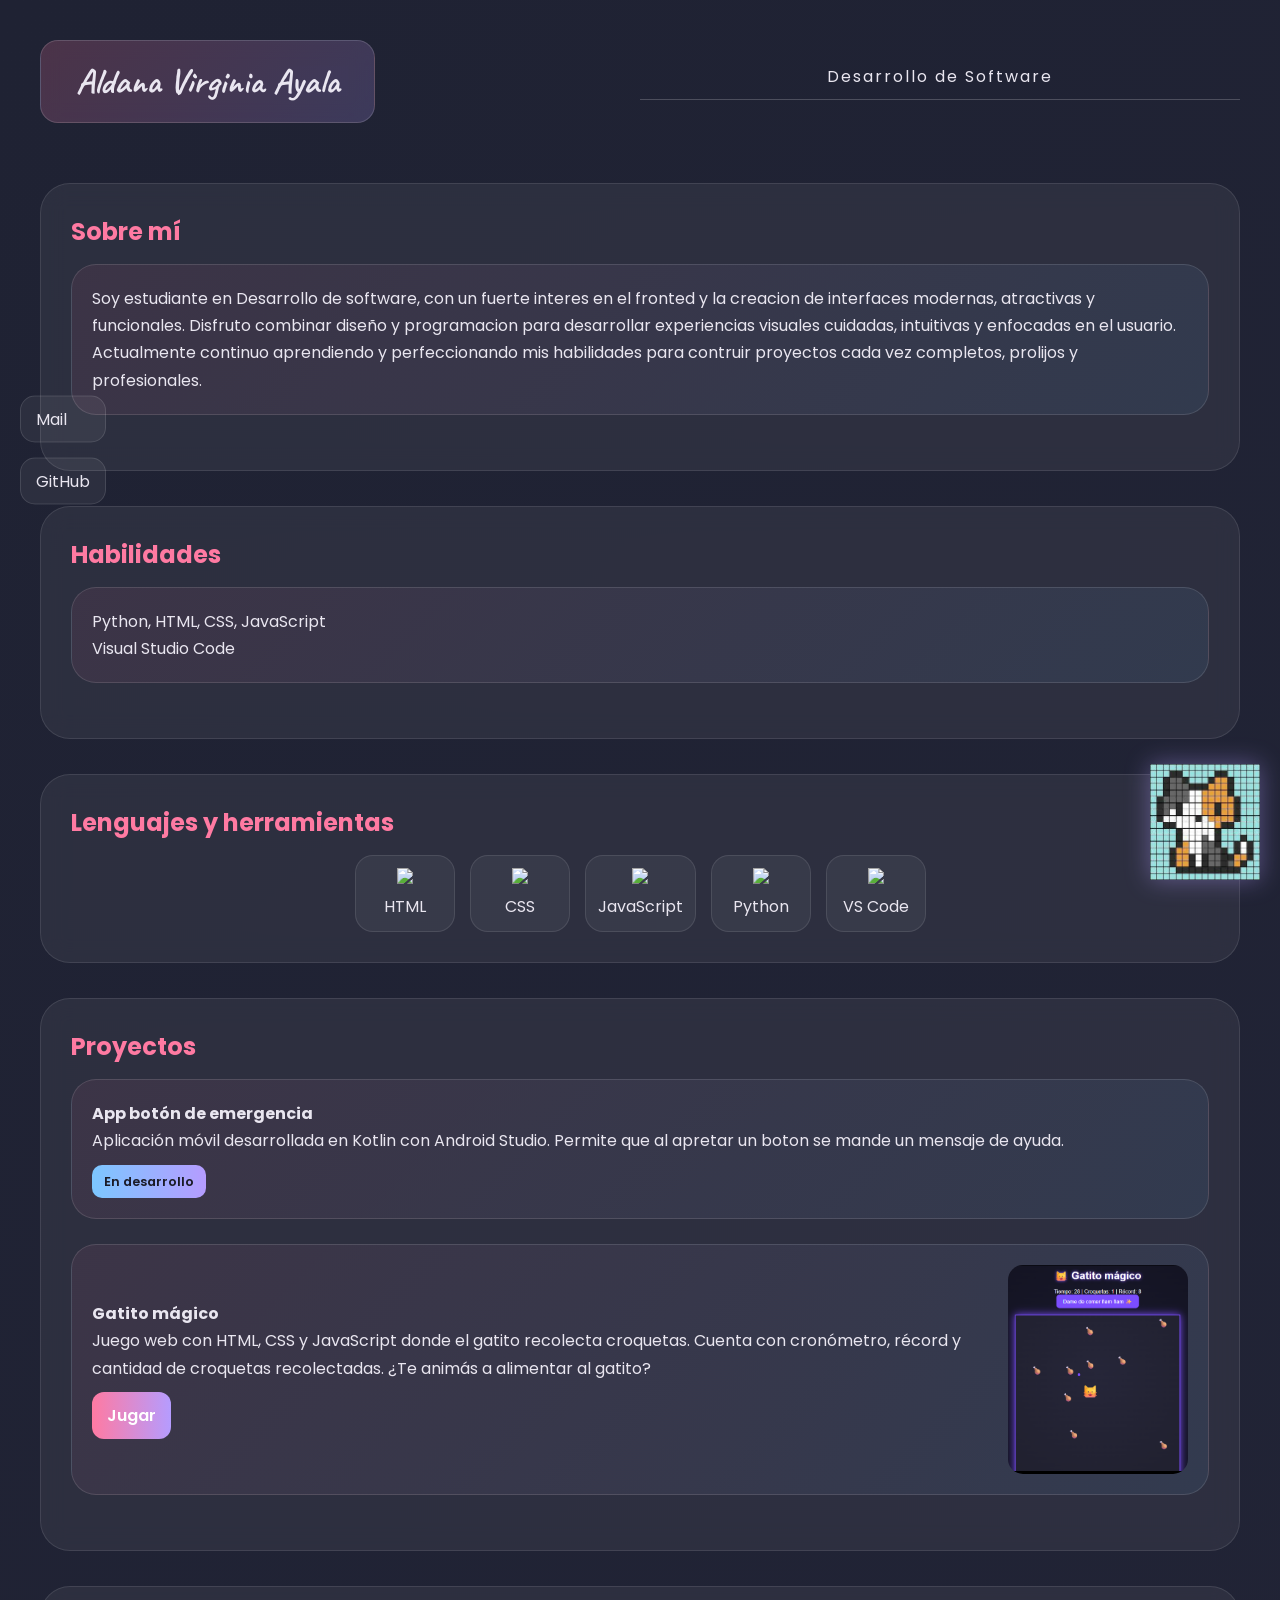
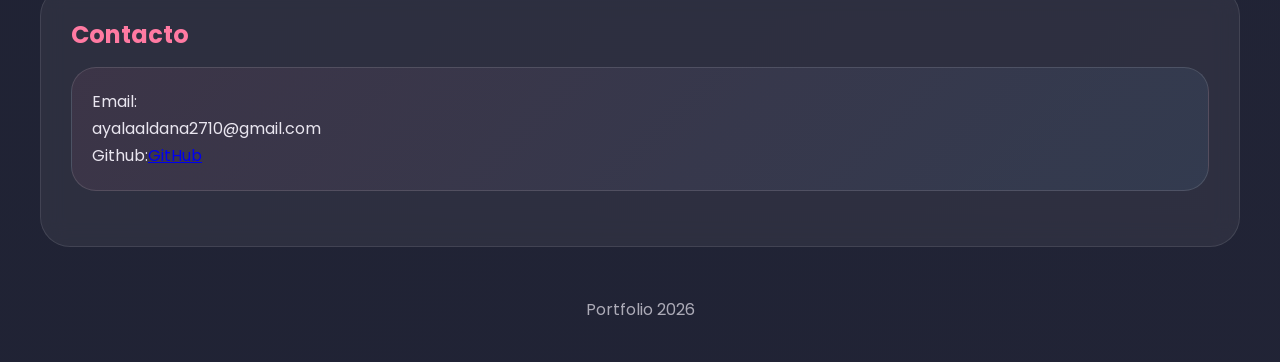
==== commit fa9b8a5c: "cambie skills y email" ====
--- a/index.html
+++ b/index.html
@@ -43,8 +43,8 @@
   <section>
     <h2>Habilidades</h2>
     <div class="card">
-      <p>Kotlin, Python, HTML, CSS, JavaScript, Node.js</p>
-      <p>Visual Studio Code, Android Studio</p>
+      <p> Python, HTML, CSS, JavaScript</p>
+      <p>Visual Studio Code</p>
     </div>
   </section>
 
@@ -73,17 +73,15 @@
         <p>Python</p>
       </div>
 
-      <div class="skill">
-        <img src="https://cdn.jsdelivr.net/gh/devicons/devicon/icons/kotlin/kotlin-original.svg">
-        <p>Kotlin</p>
-      </div>
-
+      
       <div class="skill">
         <img src="https://cdn.jsdelivr.net/gh/devicons/devicon/icons/vscode/vscode-original.svg">
         <p>VS Code</p>
       </div>
+      
+       
+    </div>
 
-    </div>
   </section>
 
   <section>
@@ -95,23 +93,33 @@
       <span class="dev-tag">En desarrollo</span>
     </div>
 
-    <div class="card">
-      <p><strong>Gatito mágico</strong></p>
-      <p>Juego web con HTML, CSS y JavaScript donde el gatito recolecta croquetas.</p>
+    <div class="card project-card">
 
-      <a href="./proyectos/gatito.html" target="_blank" class="btn-play">
-        Jugar
-      </a>
+  <div class="card-text">
+    <p><strong>Gatito mágico</strong></p>
 
-      >
-    </div>
+    <p>
+      Juego web con HTML, CSS y JavaScript donde el gatito
+      recolecta croquetas. Cuenta con cronómetro,
+      récord y cantidad de croquetas recolectadas.
+      ¿Te animás a alimentar al gatito?
+    </p>
+
+    <a href="./proyectos/gatito.html" target="_blank" class="btn-play">
+      Jugar
+    </a>
+  </div>
+
+  <img src="img/gat.jpg" class="project-img">
+
+</div>
   </section>
 
   <section class="contact">
     <h2>Contacto</h2>
     <div class="card">
-      <p>Email:<p class="email">Email: ayalaaldana2710@gmail.com</p> 
-      <p><a href="https://github.com/aldanaayala" target="_blank">GitHub</a></p>
+      <p>Email:<p class="email"> ayalaaldana2710@gmail.com</p> 
+      <p>Github:<a href="https://github.com/aldanaayala" target="_blank">GitHub</a></p>
     </div>
   </section>
 
--- a/css/style.css
+++ b/css/style.css
@@ -217,6 +217,23 @@
   transition: 0.3s ease;
 }
 
+.project-card{
+  display: flex;
+  align-items: center;
+  justify-content: space-between;
+  gap: 25px;
+}
+
+.card-text{
+  flex: 1;
+}
+
+.project-img{
+  width: 180px;
+  border-radius: 15px;
+  object-fit: cover;
+}
+
 .cat:hover {
   transform: scale(1.05) rotate(2deg);
 }
@@ -225,4 +242,12 @@
   text-align: center;
   margin-top: 50px;
   opacity: 0.7;
+}
+.section .card .email {
+  font-weight: 600;
+  color: var(--pink);
+}
+.section .card .github {
+  font-weight: 600;
+  color: var(--pink);
 }
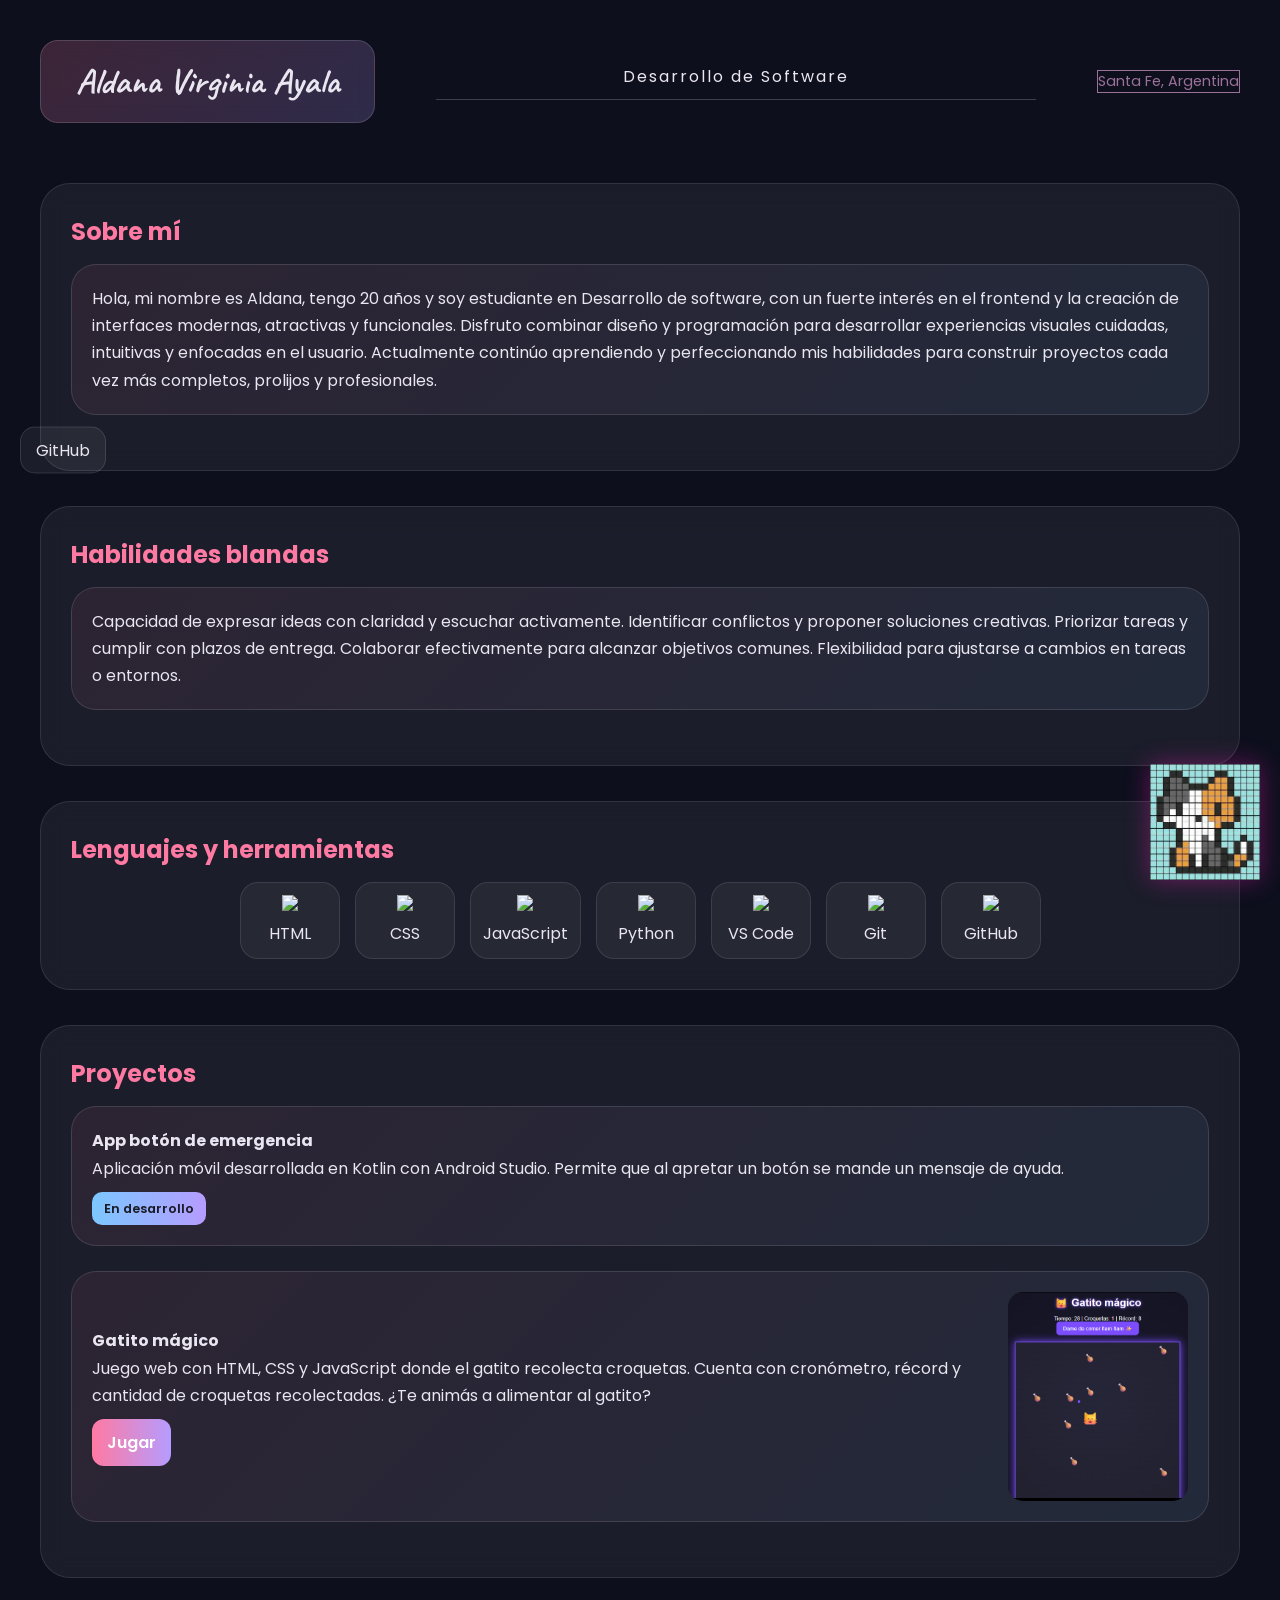
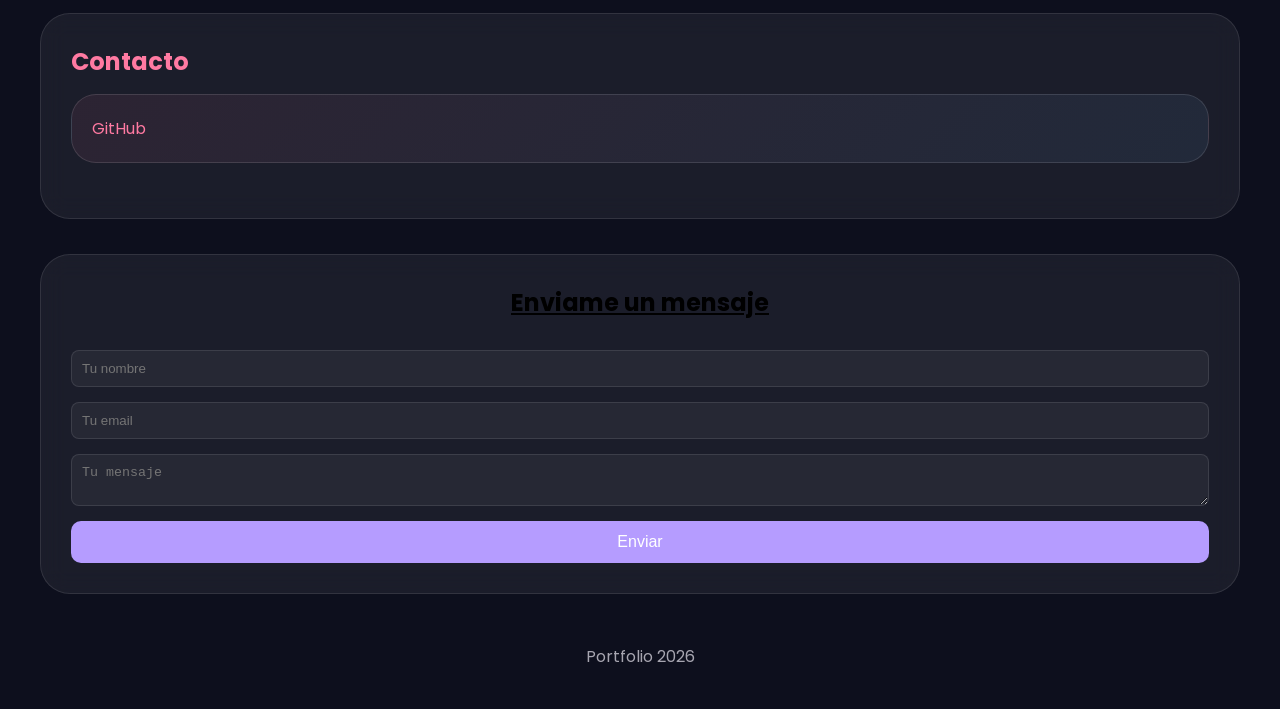
==== commit d1db57ac: "cambie h, form" ====
--- a/index.html
+++ b/index.html
@@ -15,40 +15,67 @@
 
   <!-- REDES -->
   <div class="socials">
-    <a href="mailto:ayalaaldana2710@gmail.com">Mail</a>
-
     <a href="https://github.com/aldanaayala" target="_blank">
       GitHub
     </a>
   </div>
 
   <!-- GATITO -->
-<!-- GATITO -->
-<a href="https://www.instagram.com/_aalldiii_" target="_blank">
-  <img src="img/gatito.jpg" class="cat">
-</a>
-
-  <header>
+  <a href="https://www.instagram.com/_aalldiii_" target="_blank">
+    <img src="img/gatito.jpg" class="cat">
+  </a>
+
+  <!-- HEADER -->
+  <header id="inicio">
+
     <h1 class="logo">Aldana Virginia Ayala</h1>
+
     <p class="career">Desarrollo de Software</p>
+
+    <p class="direccion">Santa Fe, Argentina</p>
+
+    
   </header>
 
-  <section class="about">
+  <!-- SOBRE MI -->
+  <section class="about" id="sobre-mi">
+
     <h2>Sobre mí</h2>
-    <div class="card">
-      <p>Soy estudiante en Desarrollo de software, con un fuerte interes en el fronted y la creacion de interfaces modernas, atractivas y funcionales. Disfruto combinar diseño y programacion para desarrollar experiencias visuales cuidadas, intuitivas y enfocadas en el usuario. Actualmente continuo aprendiendo y perfeccionando mis habilidades para contruir proyectos cada vez completos, prolijos y profesionales.</p>
-    </div>
-  </section>
-
+
+    <div class="card">
+      <p>
+        Hola, mi nombre es Aldana, tengo 20 años y soy estudiante en
+        Desarrollo de software, con un fuerte interés en el frontend y
+        la creación de interfaces modernas, atractivas y funcionales.
+        Disfruto combinar diseño y programación para desarrollar
+        experiencias visuales cuidadas, intuitivas y enfocadas en el usuario.
+        Actualmente continúo aprendiendo y perfeccionando mis habilidades
+        para construir proyectos cada vez más completos, prolijos y profesionales.
+      </p>
+    </div>
+
+  </section>
+
+  <!-- HABILIDADES -->
   <section>
-    <h2>Habilidades</h2>
-    <div class="card">
-      <p> Python, HTML, CSS, JavaScript</p>
-      <p>Visual Studio Code</p>
-    </div>
-  </section>
-
+
+    <h2>Habilidades blandas</h2>
+
+    <div class="card">
+      <p>
+        Capacidad de expresar ideas con claridad y escuchar activamente.
+        Identificar conflictos y proponer soluciones creativas.
+        Priorizar tareas y cumplir con plazos de entrega.
+        Colaborar efectivamente para alcanzar objetivos comunes.
+        Flexibilidad para ajustarse a cambios en tareas o entornos.
+      </p>
+    </div>
+
+  </section>
+
+  <!-- LENGUAJES -->
   <section>
+
     <h2>Lenguajes y herramientas</h2>
 
     <div class="skills">
@@ -73,59 +100,107 @@
         <p>Python</p>
       </div>
 
-      
       <div class="skill">
         <img src="https://cdn.jsdelivr.net/gh/devicons/devicon/icons/vscode/vscode-original.svg">
         <p>VS Code</p>
       </div>
-      
-       
-    </div>
-
-  </section>
-
+
+      <div class="skill">
+        <img src="https://cdn.jsdelivr.net/gh/devicons/devicon/icons/git/git-original.svg">
+        <p>Git</p>
+      </div>
+
+      <div class="skill">
+        <img src="https://cdn.jsdelivr.net/gh/devicons/devicon/icons/github/github-original.svg">
+        <p>GitHub</p>
+      </div>
+
+    </div>
+
+  </section>
+
+  <!-- PROYECTOS -->
+  <section id="proyectos">
+
+    <h2>Proyectos</h2>
+
+    <div class="card">
+
+      <p><strong>App botón de emergencia</strong></p>
+
+      <p>
+        Aplicación móvil desarrollada en Kotlin con Android Studio.
+        Permite que al apretar un botón se mande un mensaje de ayuda.
+      </p>
+
+      <span class="dev-tag">En desarrollo</span>
+
+    </div>
+
+    <div class="card project-card">
+
+      <div class="card-text">
+
+        <p><strong>Gatito mágico</strong></p>
+
+        <p>
+          Juego web con HTML, CSS y JavaScript donde el gatito
+          recolecta croquetas. Cuenta con cronómetro,
+          récord y cantidad de croquetas recolectadas.
+          ¿Te animás a alimentar al gatito?
+        </p>
+
+        <a href="./proyectos/gatito.html" target="_blank" class="btn-play">
+          Jugar
+        </a>
+
+      </div>
+
+      <img src="img/gat.jpg" class="project-img">
+
+    </div>
+
+  </section>
+
+  <!-- CONTACTO -->
+  <section class="contact" id="contacto">
+
+    <h2>Contacto</h2>
+
+    <div class="card">
+      <p>
+        <a href="https://github.com/aldanaayala" target="_blank" class="github">
+          GitHub
+        </a>
+      </p>
+    </div>
+
+  </section>
+
+  <!-- FORMULARIO -->
   <section>
-    <h2>Proyectos</h2>
-
-    <div class="card">
-      <p><strong>App botón de emergencia</strong></p>
-      <p>Aplicación móvil desarrollada en Kotlin con Android Studio. Permite que al apretar un boton se mande un mensaje de ayuda.</p>
-      <span class="dev-tag">En desarrollo</span>
-    </div>
-
-    <div class="card project-card">
-
-  <div class="card-text">
-    <p><strong>Gatito mágico</strong></p>
-
-    <p>
-      Juego web con HTML, CSS y JavaScript donde el gatito
-      recolecta croquetas. Cuenta con cronómetro,
-      récord y cantidad de croquetas recolectadas.
-      ¿Te animás a alimentar al gatito?
-    </p>
-
-    <a href="./proyectos/gatito.html" target="_blank" class="btn-play">
-      Jugar
-    </a>
-  </div>
-
-  <img src="img/gat.jpg" class="project-img">
-
-</div>
-  </section>
-
-  <section class="contact">
-    <h2>Contacto</h2>
-    <div class="card">
-      <p>Email:<p class="email"> ayalaaldana2710@gmail.com</p> 
-      <p>Github:<a href="https://github.com/aldanaayala" target="_blank">GitHub</a></p>
-    </div>
-  </section>
-
+
+    <form action="https://formspree.io/f/mayvlgvd" method="POST" class="contact-form">
+
+      <h2>Enviame un mensaje</h2>
+
+      <input type="text" name="name" placeholder="Tu nombre" required>
+
+      <input type="email" name="_replyto" placeholder="Tu email" required>
+
+      <textarea name="message" placeholder="Tu mensaje" required></textarea>
+
+      <button type="submit">Enviar</button>
+
+    </form>
+
+  </section>
+
+  <!-- FOOTER -->
   <footer>
     <p>Portfolio 2026</p>
   </footer>
 
 </body>
+
 </html>
--- a/css/style.css
+++ b/css/style.css
@@ -13,6 +13,8 @@
 
   --glass: rgba(255,255,255,0.06);
 }
+
+
 
 * {
   margin: 0;
@@ -26,15 +28,15 @@
   min-height: 100vh;
   padding: 40px;
 
-  /* 🔥 fondo con vida */
-  background: linear-gradient(-45deg, var(--bg1), var(--bg2), var(--bg3));
+  /* fondo con vida */
+  background-color: #0d0f1d;
   background-size: 400% 400%;
   animation: bgMove 12s ease infinite;
 }
 
 @keyframes bgMove {
   0% { background-position: 0% 50%; }
-  50% { background-position: 100% 50%; }
+  60% { background-position: 100% 50%; }
   100% { background-position: 0% 50%; }
 }
 
@@ -44,6 +46,7 @@
   justify-content: space-between;
   align-items: center;
   margin-bottom: 60px;
+  flex-wrap: wrap;
 }
 
 .logo {
@@ -213,7 +216,7 @@
 
   z-index: 9999; /* 🔥 esto lo saca de atrás */
 
-  filter: drop-shadow(0 0 12px rgba(181,156,255,0.4));
+  filter: drop-shadow(0 0 12px rgba(231, 25, 180, 0.4));
   transition: 0.3s ease;
 }
 
@@ -247,7 +250,48 @@
   font-weight: 600;
   color: var(--pink);
 }
-.section .card .github {
-  font-weight: 600;
-  color: var(--pink);
+
+.github{
+  color:#ff7aa2;
+  text-decoration: none;
+}
+
+.direccion{
+  font-size: 0.9rem;
+  color: rgba(197, 143, 190, 0.767);
+  border-color: cornflowerblue;
+  border: 1px solid;
+}
+
+.contact-form {
+  width: 100%;
+  height: 100%;
+  display: flex;
+  flex-direction: column;
+  gap: 15px;
+}
+
+.contact-form button {
+  background-color: #b59cff;
+  color: white;
+  border: none;
+  padding: 12px;
+  border-radius: 10px;
+  cursor: pointer;
+  font-size: 16px;
+}
+
+.contact-form h2{
+  color: #000000;
+  text-align: center;
+  text-decoration: underline;
+}
+
+.contact-form input, .contact-form textarea {
+  width: 100%;
+  padding: 10px;
+  border: 1px solid rgba(255,255,255,0.1);
+  border-radius: 8px;
+  background-color: rgba(255,255,255,0.05);
+  color: var(--text);
 }
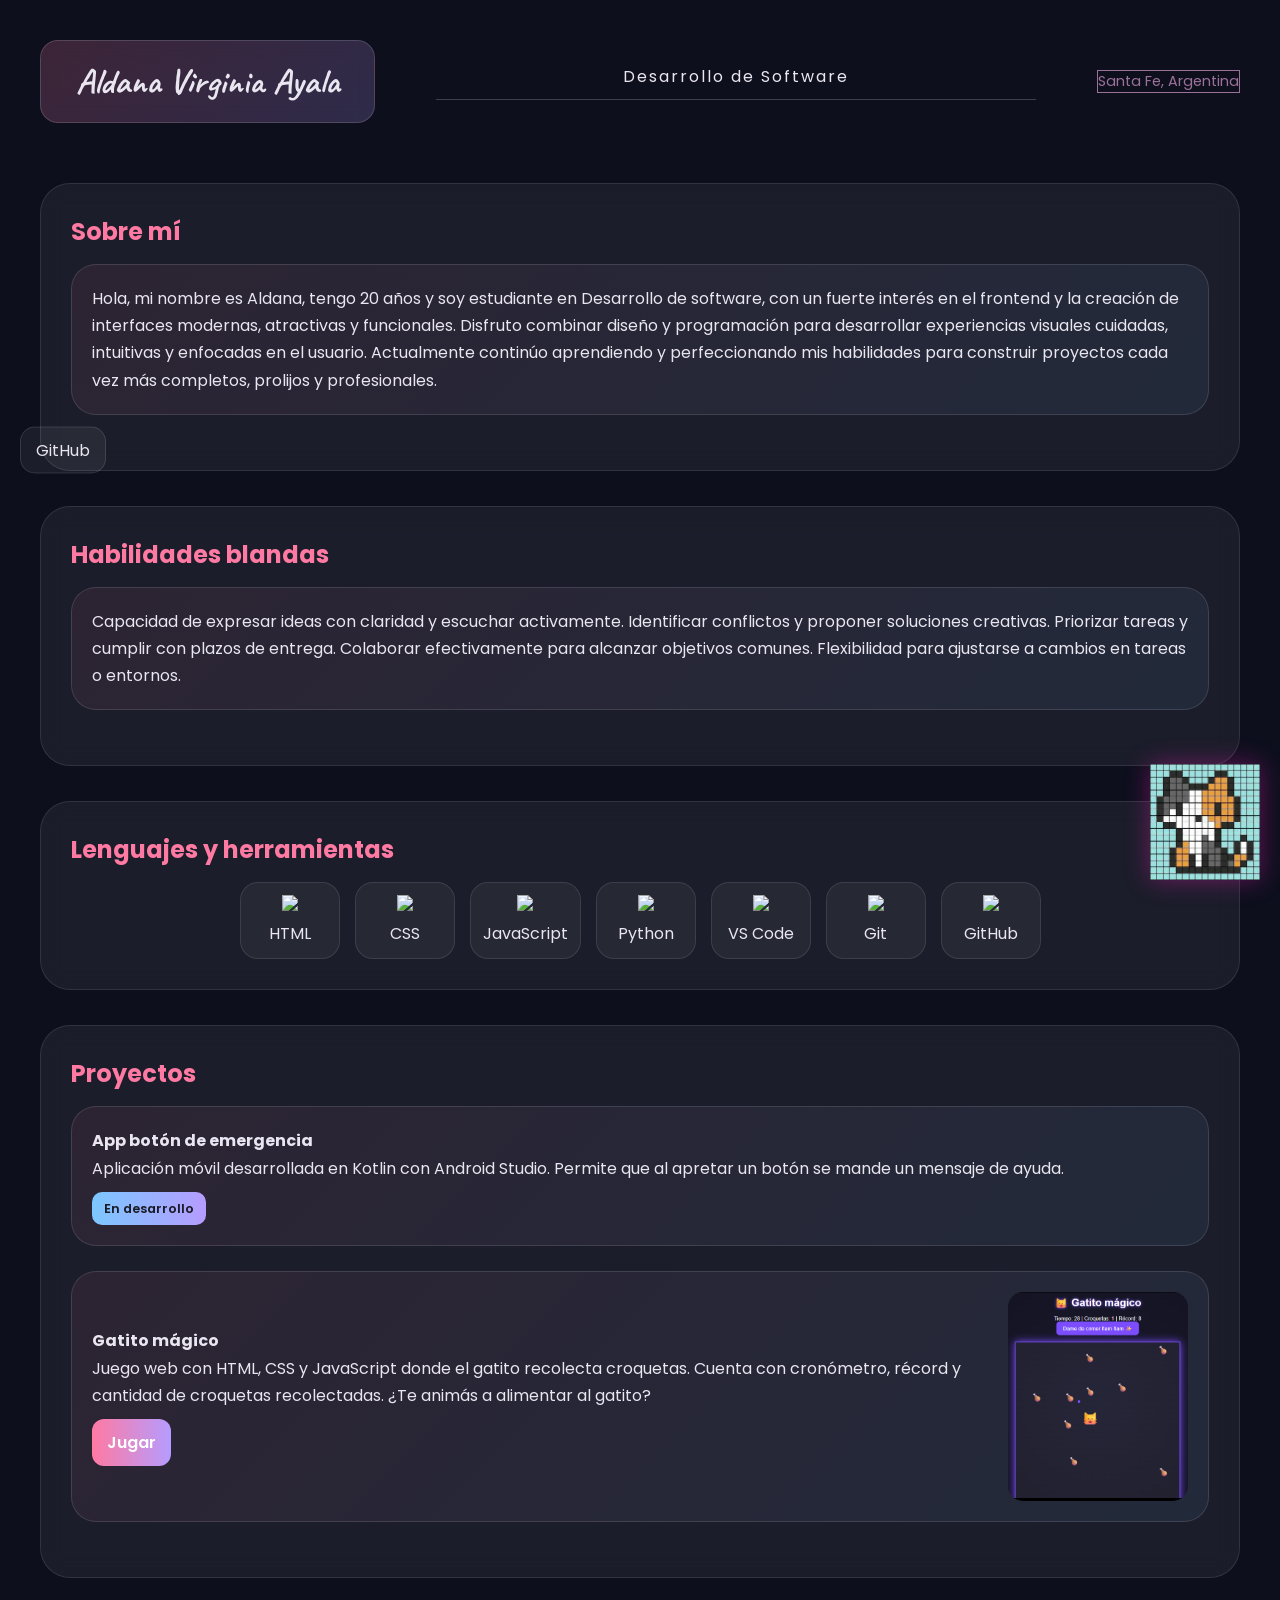
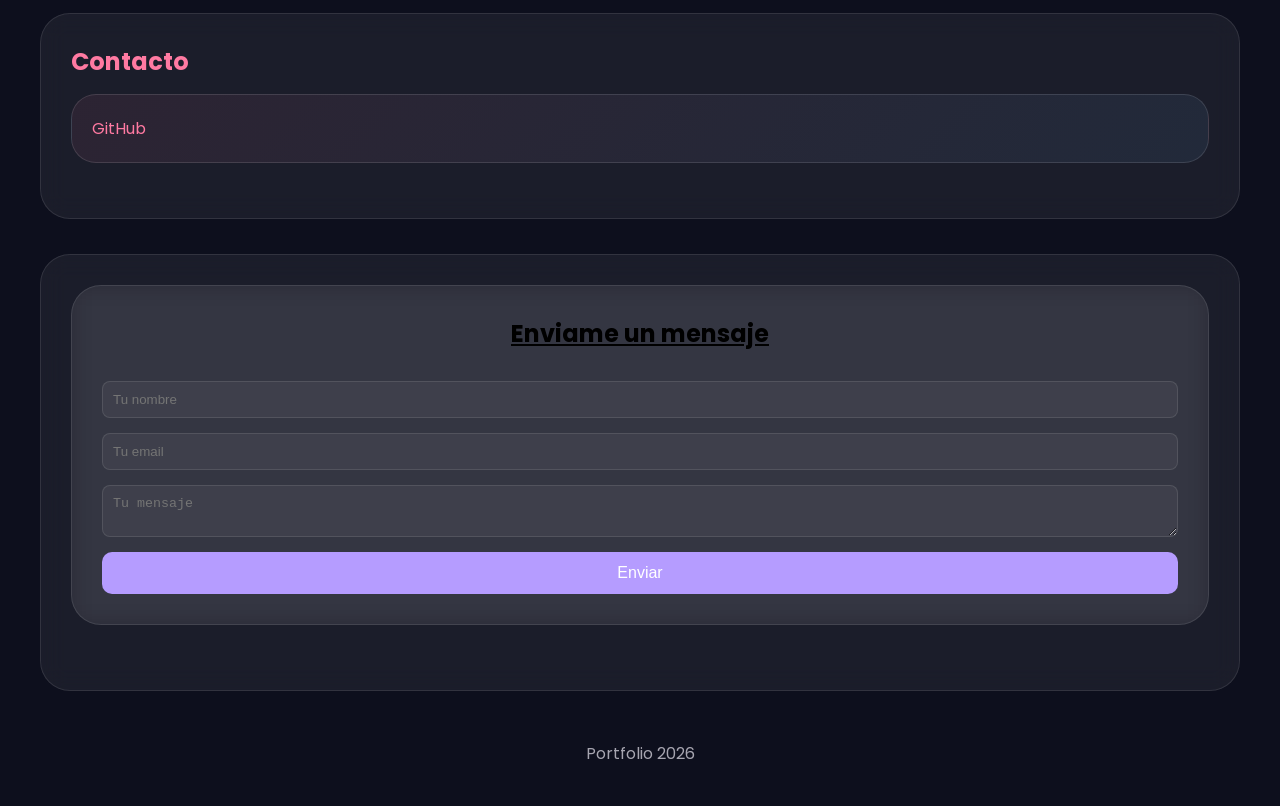
==== commit 0475f012: "formulario" ====
--- a/index.html
+++ b/index.html
@@ -180,19 +180,26 @@
   <!-- FORMULARIO -->
   <section>
 
-    <form action="https://formspree.io/f/mayvlgvd" method="POST" class="contact-form">
-
-      <h2>Enviame un mensaje</h2>
-
-      <input type="text" name="name" placeholder="Tu nombre" required>
-
-      <input type="email" name="_replyto" placeholder="Tu email" required>
-
-      <textarea name="message" placeholder="Tu mensaje" required></textarea>
-
-      <button type="submit">Enviar</button>
-
-    </form>
+    <!-- FORMULARIO -->
+<section>
+  <form action="https://web3forms.com" method="POST" class="contact-form">
+
+    <!-- Tu clave secreta para que Web3Forms sepa a qué mail mandarlo -->
+    <input type="hidden" name="access_key" value="37950502-5d4f-4d8a-aaaa-11334aeec59b">
+
+    <h2>Enviame un mensaje</h2>
+
+    <input type="text" name="Nombre" placeholder="Tu nombre" required>
+
+    <input type="email" name="Email" placeholder="Tu email" required>
+
+    <textarea name="Mensaje" placeholder="Tu mensaje" required></textarea>
+
+    <button type="submit">Enviar</button>
+
+  </form>
+</section>
+
 
   </section>
 
